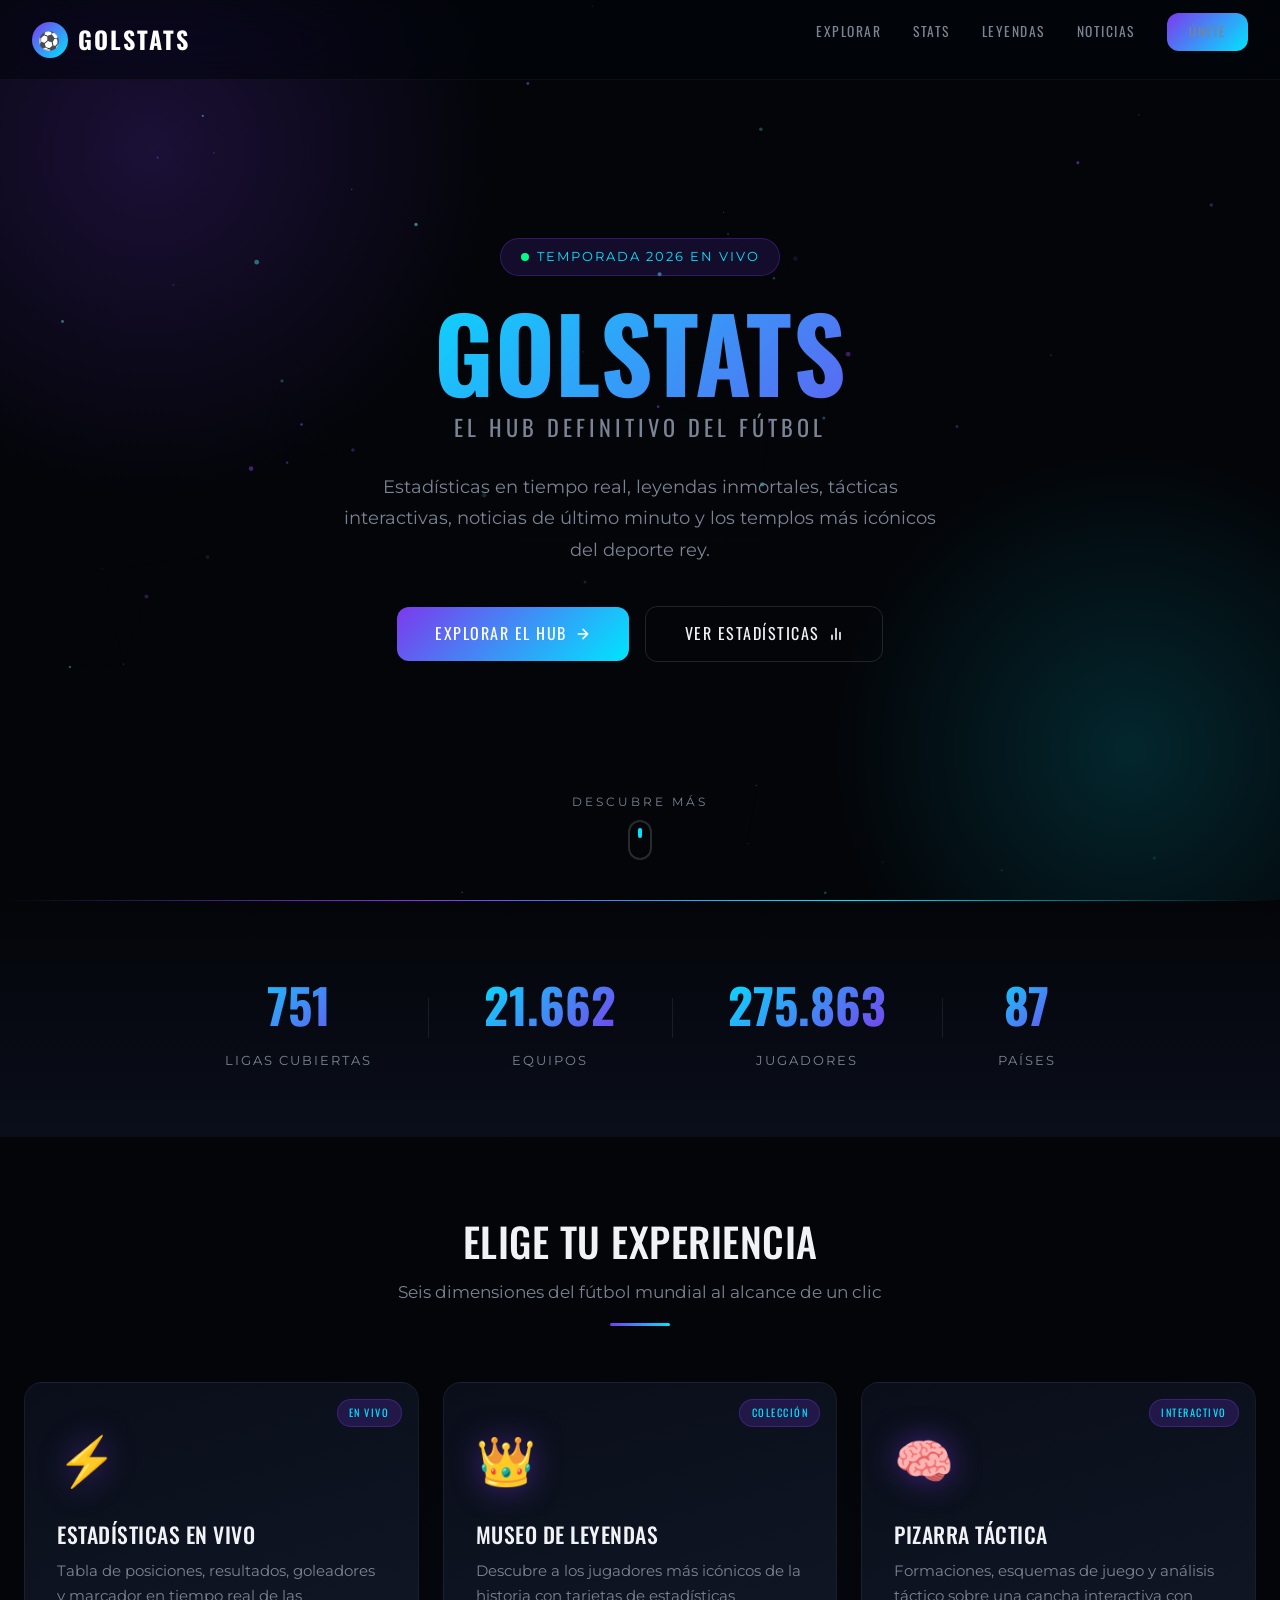
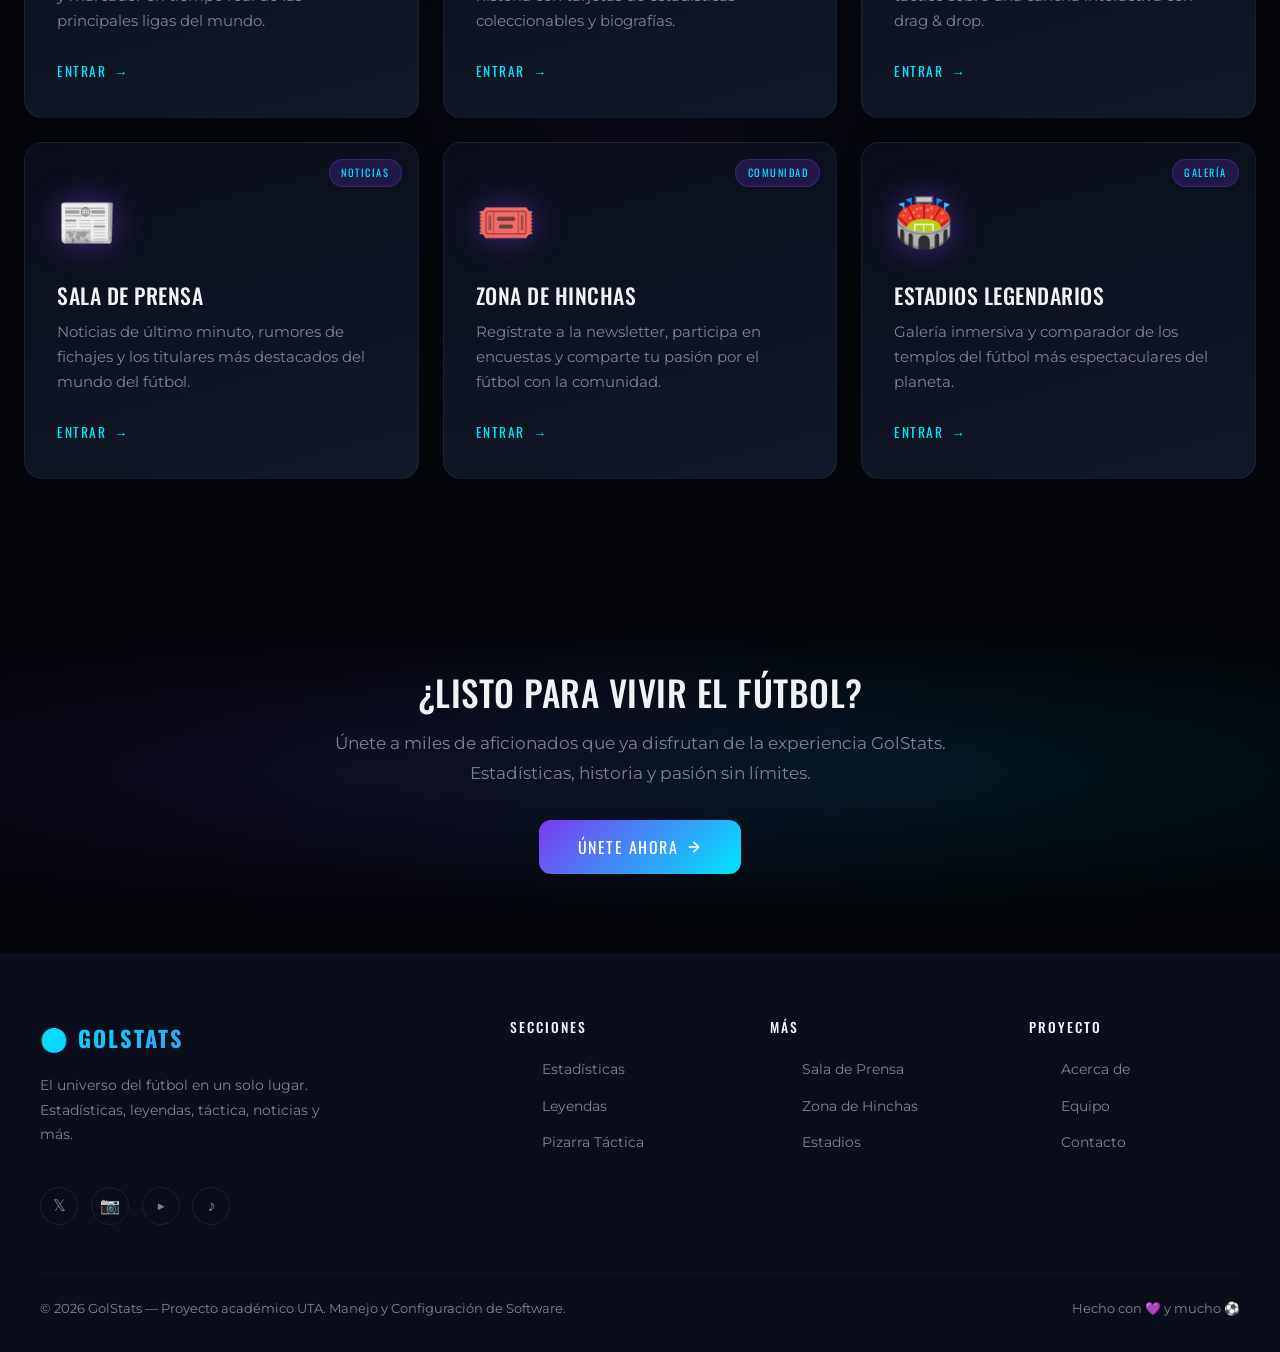
==== index.html @ 20ef9bd2 "feat: agregar estructura base del proyecto GolStats" ====
<!DOCTYPE html>
<html lang="es">
<head>
  <meta charset="UTF-8">
  <meta name="viewport" content="width=device-width, initial-scale=1.0">

  <!-- SEO -->
  <title>GolStats | El Hub Definitivo del Fútbol</title>
  <meta name="description" content="GolStats: estadísticas en vivo, leyendas del fútbol, táctica interactiva, noticias, zona de hinchas y los estadios más icónicos del mundo. Todo el fútbol en un solo lugar.">
  <meta name="keywords" content="fútbol, estadísticas, leyendas, tácticas, estadios, noticias deportivas">
  <meta name="author" content="GolStats — Proyecto Académico UTA">
  <meta name="theme-color" content="#030509">

  <!-- Open Graph -->
  <meta property="og:title" content="GolStats | El Hub Definitivo del Fútbol">
  <meta property="og:description" content="Estadísticas, leyendas, táctica, noticias y más. El universo del fútbol en un solo lugar.">
  <meta property="og:type" content="website">

  <!-- Favicon emoji fallback -->
  <link rel="icon" href="data:image/svg+xml,<svg xmlns='http://www.w3.org/2000/svg' viewBox='0 0 100 100'><text y='.9em' font-size='90'>⚽</text></svg>">

  <!-- Google Fonts: Oswald (títulos) + Montserrat (cuerpo) -->
  <link rel="preconnect" href="https://fonts.googleapis.com">
  <link rel="preconnect" href="https://fonts.gstatic.com" crossorigin>
  <link href="https://fonts.googleapis.com/css2?family=Montserrat:wght@400;500;600;700&family=Oswald:wght@400;500;700&display=swap" rel="stylesheet">

  <!-- Bootstrap 5 CSS (CDN) -->
  <link href="https://cdn.jsdelivr.net/npm/bootstrap@5.3.3/dist/css/bootstrap.min.css" rel="stylesheet">

  <!-- Estilos del proyecto -->
  <link rel="stylesheet" href="css/global.css">
  <link rel="stylesheet" href="css/index.css">
</head>
<body>

  <!-- ============ CURSOR GLOW (desktop) ============ -->
  <div class="cursor-glow" id="cursorGlow"></div>

  <!-- ============ NAVBAR ============ -->
  <nav class="navbar" id="mainNav">
    <a href="#" class="nav-logo">
      <span class="nav-logo-icon">⚽</span>
      GolStats
    </a>
    <ul class="nav-links" id="navLinks">
      <li><a href="#explorar">Explorar</a></li>
      <li><a href="#stats">Stats</a></li>
      <li><a href="pages/leyendas.html">Leyendas</a></li>
      <li><a href="pages/sala-prensa.html">Noticias</a></li>
      <li><a href="#contacto" class="btn-neon" style="padding:0.5rem 1.4rem; font-size:0.8rem;">Únete</a></li>
    </ul>
    <button class="nav-toggle" id="navToggle" aria-label="Abrir menú">
      <span></span>
      <span></span>
      <span></span>
    </button>
  </nav>

  <!-- ============ HERO ============ -->
  <section class="hero" id="hero">
    <div class="hero-grid"></div>
    <canvas id="particles-canvas"></canvas>

    <div class="hero-content">
      <div class="hero-badge">
        <span class="hero-badge-dot"></span>
        Temporada 2026 en vivo
      </div>

      <h1 class="hero-title">GOLSTATS</h1>
      <p class="hero-tagline">El Hub Definitivo del Fútbol</p>
      <p class="hero-subtitle">
        Estadísticas en tiempo real, leyendas inmortales, tácticas interactivas,
        noticias de último minuto y los templos más icónicos del deporte rey.
      </p>

      <div class="hero-actions">
        <a href="#explorar" class="btn-neon">
          Explorar el Hub
          <svg width="16" height="16" viewBox="0 0 24 24" fill="none" stroke="currentColor" stroke-width="2.5" stroke-linecap="round" stroke-linejoin="round"><path d="M5 12h14M12 5l7 7-7 7"/></svg>
        </a>
        <a href="#stats" class="btn-ghost">
          Ver Estadísticas
          <svg width="16" height="16" viewBox="0 0 24 24" fill="none" stroke="currentColor" stroke-width="2.5" stroke-linecap="round" stroke-linejoin="round"><path d="M18 20V10M12 20V4M6 20v-6"/></svg>
        </a>
      </div>
    </div>

    <div class="hero-scroll">
      <span>Descubre más</span>
      <div class="scroll-indicator"></div>
    </div>
  </section>

  <!-- ============ STATS BAR ============ -->
  <section class="stats-bar" id="stats">
    <div class="stats-container">
      <div class="stat-item reveal">
        <span class="stat-number" data-target="850">0</span>
        <span class="stat-label">Ligas cubiertas</span>
      </div>
      <div class="stat-item reveal">
        <span class="stat-number" data-target="24500">0</span>
        <span class="stat-label">Equipos</span>
      </div>
      <div class="stat-item reveal">
        <span class="stat-number" data-target="312000">0</span>
        <span class="stat-label">Jugadores</span>
      </div>
      <div class="stat-item reveal">
        <span class="stat-number" data-target="99">0</span>
        <span class="stat-label">Países</span>
      </div>
    </div>
  </section>

  <!-- ============ GRID DE 6 TARJETAS ============ -->
  <section class="cards-section" id="explorar">
    <div class="section-heading reveal">
      <h2>Elige tu experiencia</h2>
      <p>Seis dimensiones del fútbol mundial al alcance de un clic</p>
      <span class="heading-accent"></span>
    </div>

    <div class="row g-4">

      <div class="col-12 col-md-6 col-lg-4">
        <a href="pages/estadisticas.html" class="card-hub d-block reveal" style="transition-delay:0.05s" id="card-estadisticas">
          <div class="card-hub-border"></div>
          <span class="card-badge">En vivo</span>
          <span class="card-icon">⚡</span>
          <h3>Estadísticas en Vivo</h3>
          <p>Tabla de posiciones, resultados, goleadores y marcador en tiempo real de las principales ligas del mundo.</p>
          <span class="card-cta">Entrar <span class="card-cta-arrow">→</span></span>
        </a>
      </div>

      <div class="col-12 col-md-6 col-lg-4">
        <a href="pages/leyendas.html" class="card-hub d-block reveal" style="transition-delay:0.1s" id="card-leyendas">
          <div class="card-hub-border"></div>
          <span class="card-badge">Colección</span>
          <span class="card-icon">👑</span>
          <h3>Museo de Leyendas</h3>
          <p>Descubre a los jugadores más icónicos de la historia con tarjetas de estadísticas coleccionables y biografías.</p>
          <span class="card-cta">Entrar <span class="card-cta-arrow">→</span></span>
        </a>
      </div>

      <div class="col-12 col-md-6 col-lg-4">
        <a href="pages/pizarra-tactica.html" class="card-hub d-block reveal" style="transition-delay:0.15s" id="card-tactica">
          <div class="card-hub-border"></div>
          <span class="card-badge">Interactivo</span>
          <span class="card-icon">🧠</span>
          <h3>Pizarra Táctica</h3>
          <p>Formaciones, esquemas de juego y análisis táctico sobre una cancha interactiva con drag &amp; drop.</p>
          <span class="card-cta">Entrar <span class="card-cta-arrow">→</span></span>
        </a>
      </div>

      <div class="col-12 col-md-6 col-lg-4">
        <a href="pages/sala-prensa.html" class="card-hub d-block reveal" style="transition-delay:0.2s" id="card-prensa">
          <div class="card-hub-border"></div>
          <span class="card-badge">Noticias</span>
          <span class="card-icon">📰</span>
          <h3>Sala de Prensa</h3>
          <p>Noticias de último minuto, rumores de fichajes y los titulares más destacados del mundo del fútbol.</p>
          <span class="card-cta">Entrar <span class="card-cta-arrow">→</span></span>
        </a>
      </div>

      <div class="col-12 col-md-6 col-lg-4">
        <a href="pages/zona-hinchas.html" class="card-hub d-block reveal" style="transition-delay:0.25s" id="card-hinchas">
          <div class="card-hub-border"></div>
          <span class="card-badge">Comunidad</span>
          <span class="card-icon">🎟️</span>
          <h3>Zona de Hinchas</h3>
          <p>Regístrate a la newsletter, participa en encuestas y comparte tu pasión por el fútbol con la comunidad.</p>
          <span class="card-cta">Entrar <span class="card-cta-arrow">→</span></span>
        </a>
      </div>

      <div class="col-12 col-md-6 col-lg-4">
        <a href="pages/estadios.html" class="card-hub d-block reveal" style="transition-delay:0.3s" id="card-estadios">
          <div class="card-hub-border"></div>
          <span class="card-badge">Galería</span>
          <span class="card-icon">🏟️</span>
          <h3>Estadios Legendarios</h3>
          <p>Galería inmersiva y comparador de los templos del fútbol más espectaculares del planeta.</p>
          <span class="card-cta">Entrar <span class="card-cta-arrow">→</span></span>
        </a>
      </div>

    </div>
  </section>

  <!-- ============ CTA SECTION ============ -->
  <section class="cta-section reveal" id="contacto">
    <div class="cta-content">
      <h2>¿Listo para vivir el fútbol?</h2>
      <p>
        Únete a miles de aficionados que ya disfrutan de la experiencia GolStats.
        Estadísticas, historia y pasión sin límites.
      </p>
      <a href="pages/zona-hinchas.html" class="btn-neon">
        Únete Ahora
        <svg width="16" height="16" viewBox="0 0 24 24" fill="none" stroke="currentColor" stroke-width="2.5" stroke-linecap="round" stroke-linejoin="round"><path d="M5 12h14M12 5l7 7-7 7"/></svg>
      </a>
    </div>
  </section>

  <!-- ============ FOOTER ============ -->
  <footer class="site-footer">
    <div class="footer-content">
      <div class="footer-brand">
        <span class="footer-brand-name">⚽ GolStats</span>
        <p>El universo del fútbol en un solo lugar. Estadísticas, leyendas, táctica, noticias y más.</p>
        <div class="footer-socials">
          <a href="#" class="footer-social-link" aria-label="Twitter">𝕏</a>
          <a href="#" class="footer-social-link" aria-label="Instagram">📷</a>
          <a href="#" class="footer-social-link" aria-label="YouTube">▶</a>
          <a href="#" class="footer-social-link" aria-label="TikTok">♪</a>
        </div>
      </div>

      <div class="footer-column">
        <h4>Secciones</h4>
        <ul>
          <li><a href="pages/estadisticas.html">Estadísticas</a></li>
          <li><a href="pages/leyendas.html">Leyendas</a></li>
          <li><a href="pages/pizarra-tactica.html">Pizarra Táctica</a></li>
        </ul>
      </div>

      <div class="footer-column">
        <h4>Más</h4>
        <ul>
          <li><a href="pages/sala-prensa.html">Sala de Prensa</a></li>
          <li><a href="pages/zona-hinchas.html">Zona de Hinchas</a></li>
          <li><a href="pages/estadios.html">Estadios</a></li>
        </ul>
      </div>

      <div class="footer-column">
        <h4>Proyecto</h4>
        <ul>
          <li><a href="#">Acerca de</a></li>
          <li><a href="#">Equipo</a></li>
          <li><a href="#">Contacto</a></li>
        </ul>
      </div>
    </div>

    <div class="footer-bottom">
      <span class="footer-copy">&copy; 2026 GolStats — Proyecto académico UTA. Manejo y Configuración de Software.</span>
      <span class="footer-credits">Hecho con 💜 y mucho ⚽</span>
    </div>
  </footer>

  <!-- Bootstrap JS Bundle (CDN) -->
  <script src="https://cdn.jsdelivr.net/npm/bootstrap@5.3.3/dist/js/bootstrap.bundle.min.js"></script>

  <script>
  /* ============================================================
     GOLSTATS — JavaScript Premium
  ============================================================= */

  // ---------- NAVBAR: Scroll Effect + Mobile Toggle ----------
  const navbar = document.getElementById('mainNav');
  const navToggle = document.getElementById('navToggle');
  const navLinks = document.getElementById('navLinks');

  window.addEventListener('scroll', () => {
    navbar.classList.toggle('scrolled', window.scrollY > 60);
  });

  navToggle.addEventListener('click', () => {
    navToggle.classList.toggle('active');
    navLinks.classList.toggle('open');
    document.body.style.overflow = navLinks.classList.contains('open') ? 'hidden' : '';
  });

  // Close mobile menu on link click
  navLinks.querySelectorAll('a').forEach(link => {
    link.addEventListener('click', () => {
      navToggle.classList.remove('active');
      navLinks.classList.remove('open');
      document.body.style.overflow = '';
    });
  });

  // ---------- CURSOR GLOW (desktop only) ----------
  const cursorGlow = document.getElementById('cursorGlow');
  if (window.matchMedia('(pointer: fine)').matches) {
    document.addEventListener('mousemove', e => {
      cursorGlow.style.left = e.clientX + 'px';
      cursorGlow.style.top = e.clientY + 'px';
      cursorGlow.classList.add('active');
    });
    document.addEventListener('mouseleave', () => {
      cursorGlow.classList.remove('active');
    });
  }

  // ---------- CARD MOUSE GLOW EFFECT ----------
  document.querySelectorAll('.card-hub').forEach(card => {
    card.addEventListener('mousemove', e => {
      const rect = card.getBoundingClientRect();
      const x = ((e.clientX - rect.left) / rect.width) * 100;
      const y = ((e.clientY - rect.top) / rect.height) * 100;
      card.style.setProperty('--mx', `${x}%`);
      card.style.setProperty('--my', `${y}%`);
    });
  });

  // ---------- SCROLL REVEAL ----------
  const revealElements = document.querySelectorAll('.reveal');
  const revealObserver = new IntersectionObserver((entries) => {
    entries.forEach(entry => {
      if (entry.isIntersecting) {
        entry.target.classList.add('visible');
        revealObserver.unobserve(entry.target);
      }
    });
  }, { threshold: 0.1, rootMargin: '0px 0px -60px 0px' });

  revealElements.forEach(el => revealObserver.observe(el));

  // ---------- ANIMATED COUNTERS ----------
  const counters = document.querySelectorAll('[data-target]');
  const counterObserver = new IntersectionObserver((entries) => {
    entries.forEach(entry => {
      if (entry.isIntersecting) {
        const el = entry.target;
        const target = parseInt(el.dataset.target);
        const duration = 2000;
        const startTime = performance.now();

        function easeOutExpo(t) {
          return t === 1 ? 1 : 1 - Math.pow(2, -10 * t);
        }

        function updateCounter(currentTime) {
          const elapsed = currentTime - startTime;
          const progress = Math.min(elapsed / duration, 1);
          const easedProgress = easeOutExpo(progress);
          const currentValue = Math.floor(easedProgress * target);

          el.textContent = currentValue.toLocaleString('es-ES');

          if (progress < 1) {
            requestAnimationFrame(updateCounter);
          } else {
            el.textContent = target.toLocaleString('es-ES') + '+';
          }
        }

        requestAnimationFrame(updateCounter);
        counterObserver.unobserve(el);
      }
    });
  }, { threshold: 0.5 });

  counters.forEach(c => counterObserver.observe(c));

  // ---------- PARTICLE SYSTEM ----------
  const canvas = document.getElementById('particles-canvas');
  if (canvas) {
    const ctx = canvas.getContext('2d');
    let particles = [];
    let animId;
    const PARTICLE_COUNT = 50;

    function resizeCanvas() {
      const hero = document.getElementById('hero');
      canvas.width = hero.offsetWidth;
      canvas.height = hero.offsetHeight;
    }

    function createParticle() {
      return {
        x: Math.random() * canvas.width,
        y: Math.random() * canvas.height,
        size: Math.random() * 2 + 0.5,
        speedX: (Math.random() - 0.5) * 0.4,
        speedY: (Math.random() - 0.5) * 0.4,
        opacity: Math.random() * 0.5 + 0.1,
        hue: Math.random() > 0.5 ? 270 : 188  // purple or cyan
      };
    }

    function initParticles() {
      particles = [];
      for (let i = 0; i < PARTICLE_COUNT; i++) {
        particles.push(createParticle());
      }
    }

    function drawParticles() {
      ctx.clearRect(0, 0, canvas.width, canvas.height);

      particles.forEach(p => {
        ctx.beginPath();
        ctx.arc(p.x, p.y, p.size, 0, Math.PI * 2);
        ctx.fillStyle = `hsla(${p.hue}, 80%, 60%, ${p.opacity})`;
        ctx.fill();

        // Move
        p.x += p.speedX;
        p.y += p.speedY;

        // Wrap around
        if (p.x < 0) p.x = canvas.width;
        if (p.x > canvas.width) p.x = 0;
        if (p.y < 0) p.y = canvas.height;
        if (p.y > canvas.height) p.y = 0;
      });

      // Draw lines between close particles
      for (let i = 0; i < particles.length; i++) {
        for (let j = i + 1; j < particles.length; j++) {
          const dx = particles[i].x - particles[j].x;
          const dy = particles[i].y - particles[j].y;
          const dist = Math.sqrt(dx * dx + dy * dy);

          if (dist < 150) {
            ctx.beginPath();
            ctx.moveTo(particles[i].x, particles[i].y);
            ctx.lineTo(particles[j].x, particles[j].y);
            ctx.strokeStyle = `rgba(124, 58, 237, ${0.06 * (1 - dist / 150)})`;
            ctx.lineWidth = 0.5;
            ctx.stroke();
          }
        }
      }

      animId = requestAnimationFrame(drawParticles);
    }

    // Only animate when hero is visible
    const heroObserver = new IntersectionObserver((entries) => {
      entries.forEach(entry => {
        if (entry.isIntersecting) {
          drawParticles();
        } else {
          cancelAnimationFrame(animId);
        }
      });
    }, { threshold: 0 });

    window.addEventListener('resize', () => {
      resizeCanvas();
      initParticles();
    });

    resizeCanvas();
    initParticles();
    heroObserver.observe(document.getElementById('hero'));
  }

  // ---------- SMOOTH SCROLL for anchor links ----------
  document.querySelectorAll('a[href^="#"]').forEach(anchor => {
    anchor.addEventListener('click', function(e) {
      const target = document.querySelector(this.getAttribute('href'));
      if (target) {
        e.preventDefault();
        target.scrollIntoView({ behavior: 'smooth' });
      }
    });
  });
  </script>

</body>
</html>
---- css/global.css ----
/* ============================================================
   GLOBAL.CSS — Base compartida de GolStats
   ⚠️ Archivo de configuración inicial. No editar por integrante
   individual; cualquier cambio debe acordarse en grupo.
============================================================= */

/* ---------- DESIGN TOKENS ---------- */
:root {
  /* Paleta — "Noche de Champions" — Ampliada */
  --bg-primary:      #030509;
  --bg-secondary:    #0a0e1a;
  --bg-elevated:     #111827;
  --bg-glass:        rgba(10, 14, 26, 0.65);

  --accent-primary:  #7c3aed;
  --accent-secondary:#00e5ff;
  --accent-gold:     #ffd60a;
  --accent-success:  #00ff87;
  --accent-pink:     #f472b6;
  --accent-orange:   #fb923c;

  --text-primary:    #f0f2f5;
  --text-muted:      #7b8494;
  --text-bright:     #ffffff;

  --font-heading: 'Oswald', sans-serif;
  --font-body:    'Montserrat', sans-serif;

  --radius-xl: 24px;
  --radius-lg: 18px;
  --radius-md: 12px;
  --radius-sm: 8px;

  --transition-fast: 0.2s cubic-bezier(.4,0,.2,1);
  --transition-base: 0.35s cubic-bezier(.4,0,.2,1);
  --transition-slow: 0.6s cubic-bezier(.4,0,.2,1);

  --shadow-glow-cyan: 0 0 30px rgba(0,229,255,0.2), 0 0 60px rgba(0,229,255,0.08);
  --shadow-glow-purple: 0 0 30px rgba(124,58,237,0.25), 0 0 60px rgba(124,58,237,0.1);
  --shadow-card: 0 8px 32px rgba(0,0,0,0.4);
  --shadow-card-hover: 0 20px 60px rgba(0,0,0,0.6), 0 0 40px rgba(0,229,255,0.12);
}

/* ---------- RESET + BASE ---------- */
*, *::before, *::after {
  margin: 0;
  padding: 0;
  box-sizing: border-box;
}

html {
  scroll-behavior: smooth;
  scroll-padding-top: 80px;
}

body {
  background-color: var(--bg-primary);
  color: var(--text-primary);
  font-family: var(--font-body);
  line-height: 1.7;
  -webkit-font-smoothing: antialiased;
  -moz-osx-font-smoothing: grayscale;
  overflow-x: hidden;
}

/* Custom scrollbar */
::-webkit-scrollbar {
  width: 8px;
}
::-webkit-scrollbar-track {
  background: var(--bg-primary);
}
::-webkit-scrollbar-thumb {
  background: linear-gradient(180deg, var(--accent-primary), var(--accent-secondary));
  border-radius: 10px;
}

/* Selection */
::selection {
  background: rgba(124,58,237,0.4);
  color: #fff;
}

/* ---------- TYPOGRAPHY ---------- */
h1, h2, h3, h4, h5, h6 {
  font-family: var(--font-heading);
  text-transform: uppercase;
  letter-spacing: 0.5px;
  line-height: 1.2;
}

a {
  text-decoration: none;
  color: inherit;
  transition: color var(--transition-fast);
}

p {
  line-height: 1.75;
}

/* ---------- UTILITY CLASSES ---------- */
.text-muted-custom {
  color: var(--text-muted) !important;
}

.glass {
  background: var(--bg-glass);
  backdrop-filter: blur(20px) saturate(180%);
  -webkit-backdrop-filter: blur(20px) saturate(180%);
  border: 1px solid rgba(255,255,255,0.06);
}

.gradient-text {
  background: linear-gradient(135deg, var(--accent-secondary), var(--accent-primary), var(--accent-gold));
  -webkit-background-clip: text;
  background-clip: text;
  color: transparent;
}

/* ---------- BUTTONS ---------- */
.btn-neon {
  position: relative;
  display: inline-flex;
  align-items: center;
  gap: 0.5rem;
  background: linear-gradient(135deg, var(--accent-primary), var(--accent-secondary));
  color: #fff;
  border: none;
  border-radius: var(--radius-md);
  padding: 0.85rem 2.4rem;
  font-family: var(--font-heading);
  font-size: 1rem;
  text-transform: uppercase;
  letter-spacing: 1.5px;
  cursor: pointer;
  overflow: hidden;
  transition: transform var(--transition-base), box-shadow var(--transition-base);
  z-index: 1;
}

.btn-neon::before {
  content: '';
  position: absolute;
  inset: 0;
  background: linear-gradient(135deg, var(--accent-secondary), var(--accent-primary));
  opacity: 0;
  transition: opacity var(--transition-base);
  z-index: -1;
}

.btn-neon:hover {
  transform: translateY(-4px) scale(1.02);
  box-shadow:
    0 12px 40px rgba(124,58,237,0.4),
    0 0 20px rgba(0,229,255,0.2);
  color: #fff;
}

.btn-neon:hover::before {
  opacity: 1;
}

.btn-neon:active {
  transform: translateY(-1px) scale(0.98);
}

/* Botón de regreso usado en las 6 sub-páginas */
.btn-volver {
  display: inline-flex;
  align-items: center;
  gap: 0.5rem;
  color: var(--text-muted);
  font-family: var(--font-heading);
  text-transform: uppercase;
  font-size: 0.9rem;
  letter-spacing: 1px;
  padding: 0.6rem 1.2rem;
  border-radius: var(--radius-sm);
  transition: color var(--transition-base), background var(--transition-base);
}

.btn-volver:hover {
  color: var(--accent-secondary);
  background: rgba(0,229,255,0.08);
}

/* ---------- ANIMATIONS ---------- */
@keyframes fadeInUp {
  from { opacity: 0; transform: translateY(40px); }
  to   { opacity: 1; transform: translateY(0); }
}

@keyframes fadeInDown {
  from { opacity: 0; transform: translateY(-30px); }
  to   { opacity: 1; transform: translateY(0); }
}

@keyframes fadeIn {
  from { opacity: 0; }
  to   { opacity: 1; }
}

@keyframes scaleIn {
  from { opacity: 0; transform: scale(0.9); }
  to   { opacity: 1; transform: scale(1); }
}

@keyframes float {
  0%, 100% { transform: translateY(0); }
  50%      { transform: translateY(-12px); }
}

@keyframes pulse-glow {
  0%, 100% { box-shadow: 0 0 20px rgba(124,58,237,0.3); }
  50%      { box-shadow: 0 0 40px rgba(124,58,237,0.6), 0 0 80px rgba(0,229,255,0.2); }
}

@keyframes gradient-shift {
  0%   { background-position: 0% 50%; }
  50%  { background-position: 100% 50%; }
  100% { background-position: 0% 50%; }
}

@keyframes shimmer {
  0%   { transform: translateX(-100%); }
  100% { transform: translateX(100%); }
}

/* Scroll reveal animation class */
.reveal {
  opacity: 0;
  transform: translateY(30px);
  transition: opacity 0.8s cubic-bezier(.4,0,.2,1), transform 0.8s cubic-bezier(.4,0,.2,1);
}
.reveal.visible {
  opacity: 1;
  transform: translateY(0);
}

/* ---------- RESPONSIVE BASE ---------- */
@media (max-width: 768px) {
  html {
    scroll-padding-top: 70px;
  }
}
---- css/index.css ----
/* ============================================================
   INDEX.CSS — Estilos exclusivos del Hub (index.html)
   Versión Premium con efectos avanzados
============================================================= */

/* ---------- NAVBAR ---------- */
.navbar {
  position: fixed;
  top: 0;
  left: 0;
  right: 0;
  z-index: 1000;
  padding: 0.8rem 2rem;
  display: flex;
  align-items: center;
  justify-content: space-between;
  background: rgba(3,5,9,0.6);
  backdrop-filter: blur(24px) saturate(180%);
  -webkit-backdrop-filter: blur(24px) saturate(180%);
  border-bottom: 1px solid rgba(255,255,255,0.04);
  transition: background var(--transition-base), padding var(--transition-base);
}

.navbar.scrolled {
  background: rgba(3,5,9,0.92);
  padding: 0.6rem 2rem;
  box-shadow: 0 4px 30px rgba(0,0,0,0.5);
}

.nav-logo {
  display: flex;
  align-items: center;
  gap: 0.6rem;
  font-family: var(--font-heading);
  font-size: 1.5rem;
  font-weight: 700;
  text-transform: uppercase;
  letter-spacing: 2px;
  color: var(--text-bright);
}

.nav-logo-icon {
  width: 36px;
  height: 36px;
  border-radius: 50%;
  background: linear-gradient(135deg, var(--accent-primary), var(--accent-secondary));
  display: flex;
  align-items: center;
  justify-content: center;
  font-size: 1.1rem;
  animation: pulse-glow 3s infinite;
}

.nav-links {
  display: flex;
  align-items: center;
  gap: 2rem;
  list-style: none;
}

.nav-links a {
  font-family: var(--font-heading);
  font-size: 0.85rem;
  text-transform: uppercase;
  letter-spacing: 1.5px;
  color: var(--text-muted);
  position: relative;
  padding: 0.3rem 0;
  transition: color var(--transition-fast);
}

.nav-links a::after {
  content: '';
  position: absolute;
  bottom: -2px;
  left: 0;
  width: 0;
  height: 2px;
  background: linear-gradient(90deg, var(--accent-primary), var(--accent-secondary));
  border-radius: 2px;
  transition: width var(--transition-base);
}

.nav-links a:hover {
  color: var(--text-bright);
}

.nav-links a:hover::after {
  width: 100%;
}

/* Mobile menu toggle */
.nav-toggle {
  display: none;
  flex-direction: column;
  gap: 5px;
  cursor: pointer;
  padding: 0.4rem;
  background: none;
  border: none;
}

.nav-toggle span {
  display: block;
  width: 24px;
  height: 2px;
  background: var(--text-primary);
  border-radius: 2px;
  transition: transform var(--transition-base), opacity var(--transition-base);
}

.nav-toggle.active span:nth-child(1) {
  transform: rotate(45deg) translate(5px, 5px);
}
.nav-toggle.active span:nth-child(2) {
  opacity: 0;
}
.nav-toggle.active span:nth-child(3) {
  transform: rotate(-45deg) translate(5px, -5px);
}

/* ---------- HERO ---------- */
.hero {
  position: relative;
  min-height: 100vh;
  display: flex;
  flex-direction: column;
  align-items: center;
  justify-content: center;
  text-align: center;
  overflow: hidden;
  padding: 2rem;
  background: var(--bg-primary);
}

/* Animated gradient orbs */
.hero::before {
  content: '';
  position: absolute;
  width: 700px;
  height: 700px;
  border-radius: 50%;
  background: radial-gradient(circle, rgba(124,58,237,0.2), transparent 70%);
  top: -200px;
  left: -200px;
  animation: float 8s ease-in-out infinite;
  pointer-events: none;
}

.hero::after {
  content: '';
  position: absolute;
  width: 600px;
  height: 600px;
  border-radius: 50%;
  background: radial-gradient(circle, rgba(0,229,255,0.15), transparent 70%);
  bottom: -150px;
  right: -150px;
  animation: float 10s ease-in-out infinite reverse;
  pointer-events: none;
}

/* Grid pattern overlay */
.hero-grid {
  position: absolute;
  inset: 0;
  background-image:
    linear-gradient(rgba(255,255,255,0.02) 1px, transparent 1px),
    linear-gradient(90deg, rgba(255,255,255,0.02) 1px, transparent 1px);
  background-size: 60px 60px;
  mask-image: radial-gradient(ellipse at center, rgba(0,0,0,0.4), transparent 80%);
  -webkit-mask-image: radial-gradient(ellipse at center, rgba(0,0,0,0.4), transparent 80%);
  pointer-events: none;
}

/* Floating particles canvas */
#particles-canvas {
  position: absolute;
  inset: 0;
  pointer-events: none;
  z-index: 0;
}

.hero-content {
  position: relative;
  z-index: 2;
  max-width: 800px;
}

/* Badge above title */
.hero-badge {
  display: inline-flex;
  align-items: center;
  gap: 0.5rem;
  background: rgba(124,58,237,0.15);
  border: 1px solid rgba(124,58,237,0.3);
  border-radius: 50px;
  padding: 0.45rem 1.2rem;
  font-size: 0.8rem;
  letter-spacing: 2px;
  text-transform: uppercase;
  color: var(--accent-secondary);
  margin-bottom: 1.5rem;
  animation: fadeInDown 0.8s ease both;
}

.hero-badge-dot {
  width: 8px;
  height: 8px;
  background: var(--accent-success);
  border-radius: 50%;
  animation: pulse-glow 2s infinite;
}

.hero-title {
  font-size: clamp(3.2rem, 8vw, 7rem);
  font-weight: 700;
  line-height: 1;
  margin-bottom: 0.3rem;
  background: linear-gradient(135deg, var(--accent-secondary) 0%, var(--accent-primary) 40%, var(--accent-gold) 80%, var(--accent-secondary) 100%);
  background-size: 300% 300%;
  -webkit-background-clip: text;
  background-clip: text;
  color: transparent;
  animation: fadeInUp 1s ease both, gradient-shift 6s ease infinite;
}

.hero-tagline {
  font-family: var(--font-heading);
  font-size: clamp(1rem, 2.5vw, 1.4rem);
  color: var(--text-muted);
  letter-spacing: 4px;
  text-transform: uppercase;
  margin-bottom: 1.5rem;
  animation: fadeInUp 1s ease 0.15s both;
}

.hero-subtitle {
  max-width: 600px;
  margin: 0 auto 2.5rem;
  color: var(--text-muted);
  font-size: 1.1rem;
  line-height: 1.8;
  animation: fadeInUp 1s ease 0.3s both;
}

.hero-actions {
  display: flex;
  align-items: center;
  justify-content: center;
  gap: 1rem;
  flex-wrap: wrap;
  animation: fadeInUp 1s ease 0.45s both;
}

.btn-ghost {
  display: inline-flex;
  align-items: center;
  gap: 0.5rem;
  padding: 0.85rem 2.4rem;
  border: 1px solid rgba(255,255,255,0.12);
  border-radius: var(--radius-md);
  background: transparent;
  color: var(--text-primary);
  font-family: var(--font-heading);
  font-size: 1rem;
  text-transform: uppercase;
  letter-spacing: 1.5px;
  cursor: pointer;
  transition: all var(--transition-base);
}

.btn-ghost:hover {
  border-color: var(--accent-secondary);
  background: rgba(0,229,255,0.06);
  color: var(--accent-secondary);
  transform: translateY(-3px);
}

.hero-scroll {
  position: absolute;
  bottom: 2.5rem;
  left: 50%;
  transform: translateX(-50%);
  display: flex;
  flex-direction: column;
  align-items: center;
  gap: 0.5rem;
  color: var(--text-muted);
  font-size: 0.75rem;
  letter-spacing: 3px;
  text-transform: uppercase;
  z-index: 2;
  animation: fadeIn 1s ease 1s both;
}

.scroll-indicator {
  width: 24px;
  height: 40px;
  border-radius: 12px;
  border: 2px solid rgba(255,255,255,0.15);
  position: relative;
  overflow: hidden;
}

.scroll-indicator::after {
  content: '';
  position: absolute;
  top: 6px;
  left: 50%;
  transform: translateX(-50%);
  width: 4px;
  height: 10px;
  background: var(--accent-secondary);
  border-radius: 4px;
  animation: scroll-dot 2s ease-in-out infinite;
}

@keyframes scroll-dot {
  0%   { top: 6px; opacity: 1; }
  50%  { top: 20px; opacity: 0.3; }
  100% { top: 6px; opacity: 1; }
}

/* ---------- LIVE STATS BAR ---------- */
.stats-bar {
  position: relative;
  padding: 3rem 1.5rem;
  background: linear-gradient(180deg, var(--bg-primary), var(--bg-secondary));
  overflow: hidden;
}

.stats-bar::before {
  content: '';
  position: absolute;
  top: 0;
  left: 0;
  right: 0;
  height: 1px;
  background: linear-gradient(90deg, transparent, var(--accent-primary), var(--accent-secondary), transparent);
}

.stats-container {
  display: flex;
  justify-content: center;
  gap: 3rem;
  flex-wrap: wrap;
  max-width: 1000px;
  margin: 0 auto;
}

.stat-item {
  text-align: center;
  position: relative;
  padding: 1rem 2rem;
}

.stat-number {
  font-family: var(--font-heading);
  font-size: clamp(2rem, 4vw, 3rem);
  font-weight: 700;
  background: linear-gradient(135deg, var(--accent-secondary), var(--accent-primary));
  -webkit-background-clip: text;
  background-clip: text;
  color: transparent;
  display: block;
}

.stat-label {
  font-size: 0.8rem;
  letter-spacing: 2px;
  text-transform: uppercase;
  color: var(--text-muted);
  margin-top: 0.3rem;
}

.stat-item + .stat-item::before {
  content: '';
  position: absolute;
  left: -1.5rem;
  top: 50%;
  transform: translateY(-50%);
  width: 1px;
  height: 40px;
  background: rgba(255,255,255,0.08);
}

/* ---------- SECTION HEADING ---------- */
.section-heading {
  text-align: center;
  margin-bottom: 3.5rem;
}

.section-heading h2 {
  font-size: clamp(1.8rem, 3.5vw, 2.5rem);
  color: var(--text-primary);
  margin-bottom: 0.8rem;
}

.section-heading p {
  color: var(--text-muted);
  font-size: 1.05rem;
  max-width: 500px;
  margin: 0 auto;
}

.heading-accent {
  display: block;
  width: 60px;
  height: 3px;
  background: linear-gradient(90deg, var(--accent-primary), var(--accent-secondary));
  border-radius: 3px;
  margin: 1rem auto 0;
}

/* ---------- GRID DE TARJETAS ---------- */
.cards-section {
  padding: 5rem 1.5rem 7rem;
  max-width: 1320px;
  margin: 0 auto;
  position: relative;
}

/* Ambient glow behind cards */
.cards-section::before {
  content: '';
  position: absolute;
  top: 50%;
  left: 50%;
  transform: translate(-50%, -50%);
  width: 600px;
  height: 600px;
  border-radius: 50%;
  background: radial-gradient(circle, rgba(124,58,237,0.06), transparent 70%);
  pointer-events: none;
}

.card-hub {
  position: relative;
  background: linear-gradient(165deg, var(--bg-secondary), var(--bg-elevated));
  border-radius: var(--radius-lg);
  padding: 2.4rem 2rem 2rem;
  height: 100%;
  border: 1px solid rgba(255,255,255,0.05);
  overflow: hidden;
  transition:
    transform var(--transition-base),
    box-shadow var(--transition-base),
    border-color var(--transition-base);
  animation: fadeInUp 0.8s ease both;
  display: flex;
  flex-direction: column;
}

/* Shimmer loading effect on initial appear */
.card-hub::before {
  content: '';
  position: absolute;
  top: 0;
  left: -100%;
  width: 100%;
  height: 100%;
  background: linear-gradient(90deg, transparent, rgba(255,255,255,0.03), transparent);
  animation: shimmer 3s ease-in-out 1;
  pointer-events: none;
}

/* Mouse-following radial glow */
.card-hub::after {
  content: '';
  position: absolute;
  inset: 0;
  border-radius: inherit;
  background: radial-gradient(
    600px circle at var(--mx, 50%) var(--my, 50%),
    rgba(124,58,237,0.12),
    transparent 40%
  );
  opacity: 0;
  transition: opacity var(--transition-base);
  pointer-events: none;
}

.card-hub:hover {
  transform: translateY(-14px) scale(1.015);
  box-shadow: var(--shadow-card-hover);
  border-color: rgba(0,229,255,0.25);
}

.card-hub:hover::after {
  opacity: 1;
}

/* Category badge on card */
.card-badge {
  position: absolute;
  top: 1rem;
  right: 1rem;
  font-size: 0.65rem;
  letter-spacing: 1.5px;
  text-transform: uppercase;
  padding: 0.25rem 0.7rem;
  border-radius: 50px;
  background: rgba(124,58,237,0.2);
  color: var(--accent-secondary);
  border: 1px solid rgba(124,58,237,0.3);
  font-family: var(--font-heading);
}

.card-icon {
  font-size: 3rem;
  margin-bottom: 1.2rem;
  display: inline-block;
  filter: drop-shadow(0 0 15px rgba(124,58,237,0.5));
  transition: transform var(--transition-base), filter var(--transition-base);
}

.card-hub:hover .card-icon {
  transform: scale(1.15) translateY(-4px);
  filter: drop-shadow(0 0 25px rgba(0,229,255,0.5));
}

.card-hub h3 {
  font-size: 1.35rem;
  margin-bottom: 0.7rem;
  color: var(--text-primary);
  transition: color var(--transition-fast);
}

.card-hub:hover h3 {
  color: var(--accent-secondary);
}

.card-hub p {
  color: var(--text-muted);
  font-size: 0.92rem;
  margin-bottom: 1.5rem;
  flex-grow: 1;
  line-height: 1.7;
}

.card-cta {
  display: inline-flex;
  align-items: center;
  gap: 0.5rem;
  font-family: var(--font-heading);
  font-size: 0.85rem;
  letter-spacing: 1.5px;
  text-transform: uppercase;
  color: var(--accent-secondary);
  transition: gap var(--transition-base), color var(--transition-base);
}

.card-cta-arrow {
  transition: transform var(--transition-base);
  display: inline-block;
}

.card-hub:hover .card-cta {
  gap: 0.8rem;
}

.card-hub:hover .card-cta-arrow {
  transform: translateX(4px);
}

/* Neon border on hover */
.card-hub-border {
  position: absolute;
  inset: 0;
  border-radius: inherit;
  padding: 1px;
  background: linear-gradient(135deg, transparent, rgba(0,229,255,0.3), transparent);
  mask: linear-gradient(#fff 0 0) content-box, linear-gradient(#fff 0 0);
  -webkit-mask: linear-gradient(#fff 0 0) content-box, linear-gradient(#fff 0 0);
  mask-composite: exclude;
  -webkit-mask-composite: xor;
  opacity: 0;
  transition: opacity var(--transition-base);
  pointer-events: none;
}

.card-hub:hover .card-hub-border {
  opacity: 1;
}

/* ---------- CTA SECTION ---------- */
.cta-section {
  position: relative;
  padding: 5rem 2rem;
  text-align: center;
  overflow: hidden;
}

.cta-section::before {
  content: '';
  position: absolute;
  inset: 0;
  background:
    radial-gradient(ellipse at 30% 50%, rgba(124,58,237,0.1), transparent 60%),
    radial-gradient(ellipse at 70% 50%, rgba(0,229,255,0.08), transparent 60%);
  pointer-events: none;
}

.cta-content {
  position: relative;
  z-index: 1;
  max-width: 650px;
  margin: 0 auto;
}

.cta-content h2 {
  font-size: clamp(1.6rem, 3vw, 2.2rem);
  margin-bottom: 1rem;
  color: var(--text-primary);
}

.cta-content p {
  color: var(--text-muted);
  margin-bottom: 2rem;
  font-size: 1.05rem;
}

/* ---------- FOOTER ---------- */
.site-footer {
  position: relative;
  padding: 4rem 2rem 2rem;
  background: var(--bg-secondary);
  border-top: 1px solid rgba(255,255,255,0.04);
}

.footer-content {
  max-width: 1200px;
  margin: 0 auto;
  display: grid;
  grid-template-columns: 2fr 1fr 1fr 1fr;
  gap: 3rem;
}

.footer-brand {
  display: flex;
  flex-direction: column;
  gap: 1rem;
}

.footer-brand-name {
  font-family: var(--font-heading);
  font-size: 1.4rem;
  font-weight: 700;
  letter-spacing: 2px;
  text-transform: uppercase;
  background: linear-gradient(135deg, var(--accent-secondary), var(--accent-primary));
  -webkit-background-clip: text;
  background-clip: text;
  color: transparent;
}

.footer-brand p {
  color: var(--text-muted);
  font-size: 0.9rem;
  max-width: 300px;
  line-height: 1.7;
}

.footer-socials {
  display: flex;
  gap: 0.8rem;
  margin-top: 0.5rem;
}

.footer-social-link {
  width: 38px;
  height: 38px;
  border-radius: 50%;
  border: 1px solid rgba(255,255,255,0.08);
  display: flex;
  align-items: center;
  justify-content: center;
  font-size: 1rem;
  color: var(--text-muted);
  transition: all var(--transition-base);
}

.footer-social-link:hover {
  border-color: var(--accent-secondary);
  color: var(--accent-secondary);
  background: rgba(0,229,255,0.08);
  transform: translateY(-3px);
}

.footer-column h4 {
  font-size: 0.85rem;
  letter-spacing: 2px;
  text-transform: uppercase;
  color: var(--text-primary);
  margin-bottom: 1.2rem;
}

.footer-column ul {
  list-style: none;
  display: flex;
  flex-direction: column;
  gap: 0.6rem;
}

.footer-column a {
  color: var(--text-muted);
  font-size: 0.88rem;
  transition: color var(--transition-fast), padding-left var(--transition-fast);
}

.footer-column a:hover {
  color: var(--accent-secondary);
  padding-left: 4px;
}

.footer-bottom {
  margin-top: 3rem;
  padding-top: 1.5rem;
  border-top: 1px solid rgba(255,255,255,0.04);
  display: flex;
  justify-content: space-between;
  align-items: center;
  max-width: 1200px;
  margin-left: auto;
  margin-right: auto;
  flex-wrap: wrap;
  gap: 1rem;
}

.footer-copy {
  color: var(--text-muted);
  font-size: 0.8rem;
}

.footer-credits {
  color: var(--text-muted);
  font-size: 0.8rem;
}

.footer-credits a {
  color: var(--accent-secondary);
}

/* ---------- CURSOR GLOW (desktop only) ---------- */
.cursor-glow {
  position: fixed;
  width: 400px;
  height: 400px;
  border-radius: 50%;
  background: radial-gradient(circle, rgba(124,58,237,0.05), transparent 60%);
  pointer-events: none;
  z-index: 9999;
  transform: translate(-50%, -50%);
  transition: opacity 0.5s ease;
  opacity: 0;
}

.cursor-glow.active {
  opacity: 1;
}

/* ---------- RESPONSIVE ---------- */
@media (max-width: 991px) {
  .footer-content {
    grid-template-columns: 1fr 1fr;
  }
  .stats-container {
    gap: 2rem;
  }
}

@media (max-width: 768px) {
  .navbar {
    padding: 0.7rem 1.2rem;
  }

  .nav-links {
    display: none;
    position: fixed;
    top: 0;
    left: 0;
    right: 0;
    bottom: 0;
    background: rgba(3,5,9,0.97);
    backdrop-filter: blur(20px);
    flex-direction: column;
    align-items: center;
    justify-content: center;
    gap: 2.5rem;
    z-index: 999;
  }

  .nav-links.open {
    display: flex;
  }

  .nav-links a {
    font-size: 1.2rem;
    letter-spacing: 3px;
  }

  .nav-toggle {
    display: flex;
    z-index: 1001;
  }

  .hero {
    min-height: 100svh;
  }

  .hero-title {
    font-size: clamp(2.8rem, 12vw, 4.5rem);
  }

  .footer-content {
    grid-template-columns: 1fr;
    gap: 2rem;
  }

  .footer-bottom {
    flex-direction: column;
    text-align: center;
  }

  .stat-item + .stat-item::before {
    display: none;
  }

  .stats-container {
    gap: 1.5rem;
  }

  .cursor-glow {
    display: none;
  }
}

@media (max-width: 480px) {
  .hero-actions {
    flex-direction: column;
    width: 100%;
  }

  .btn-neon, .btn-ghost {
    width: 100%;
    justify-content: center;
  }

  .cards-section {
    padding: 3rem 1rem 5rem;
  }
}
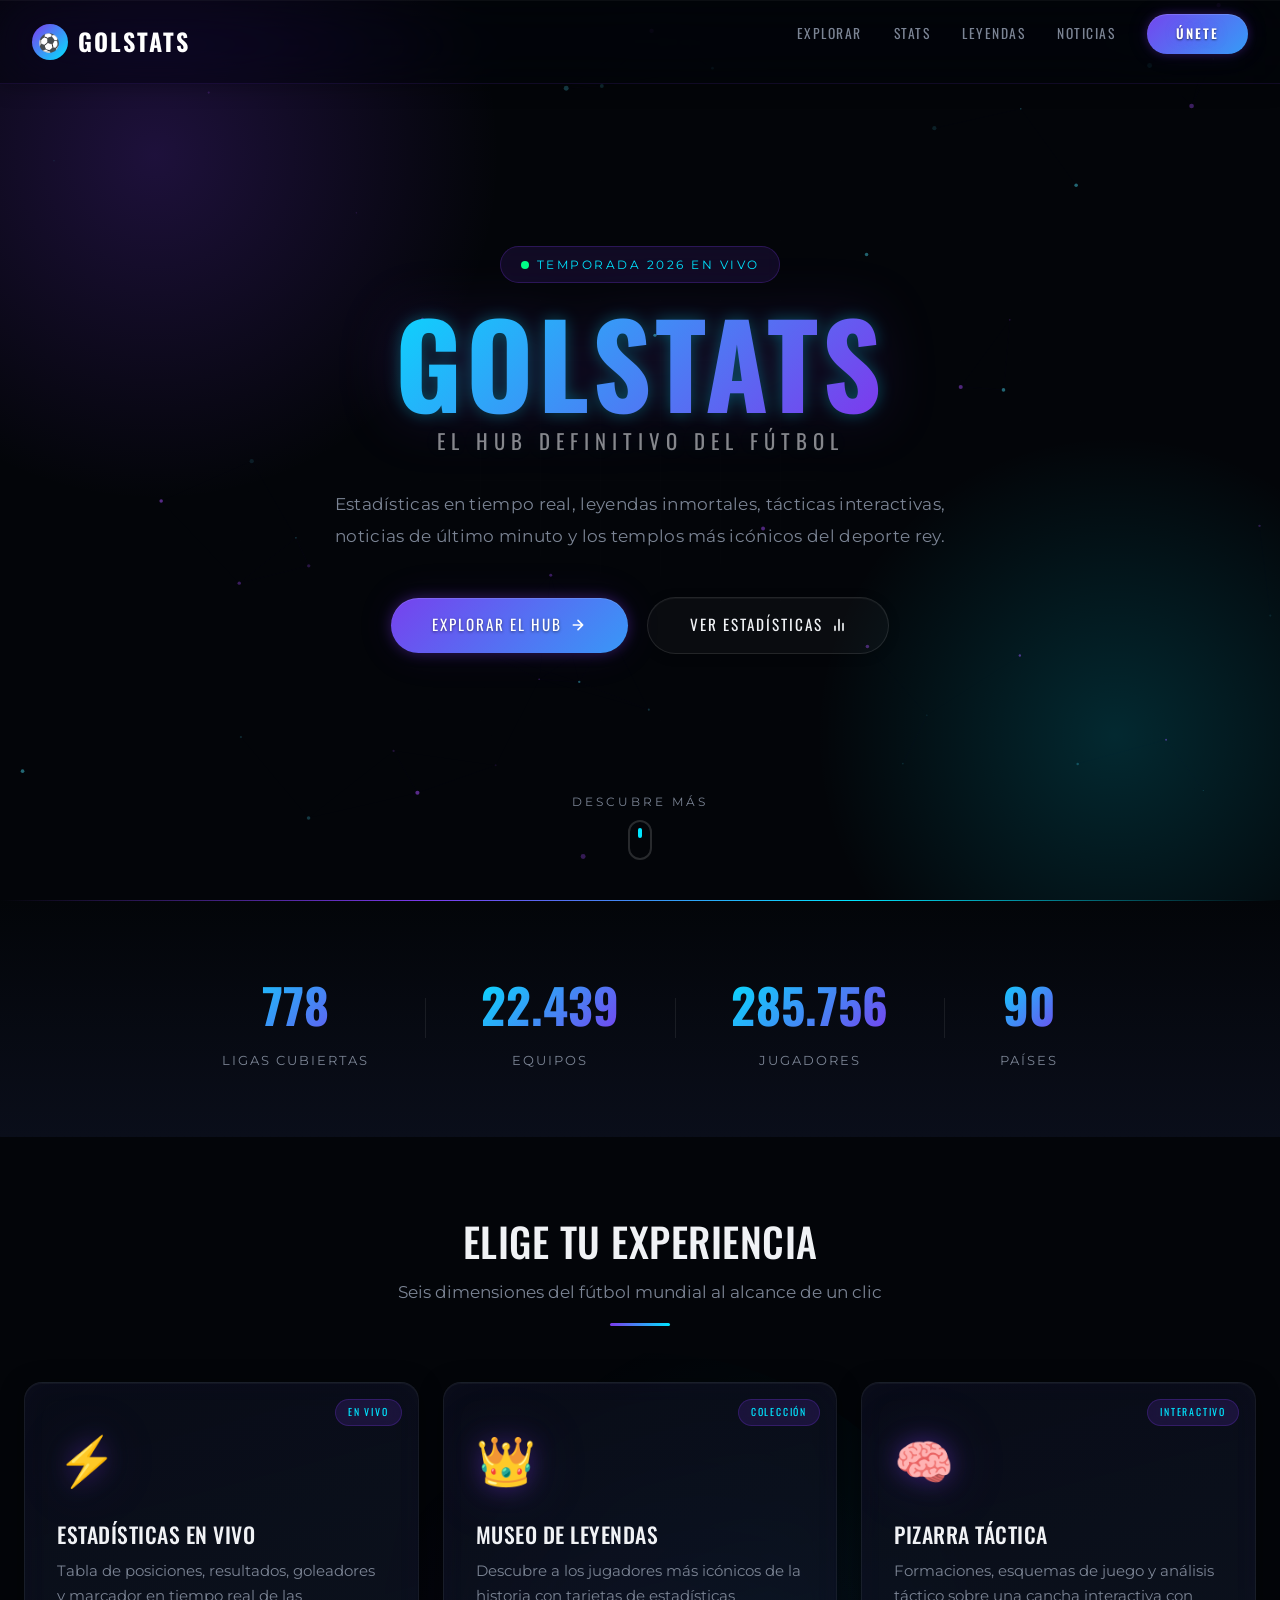
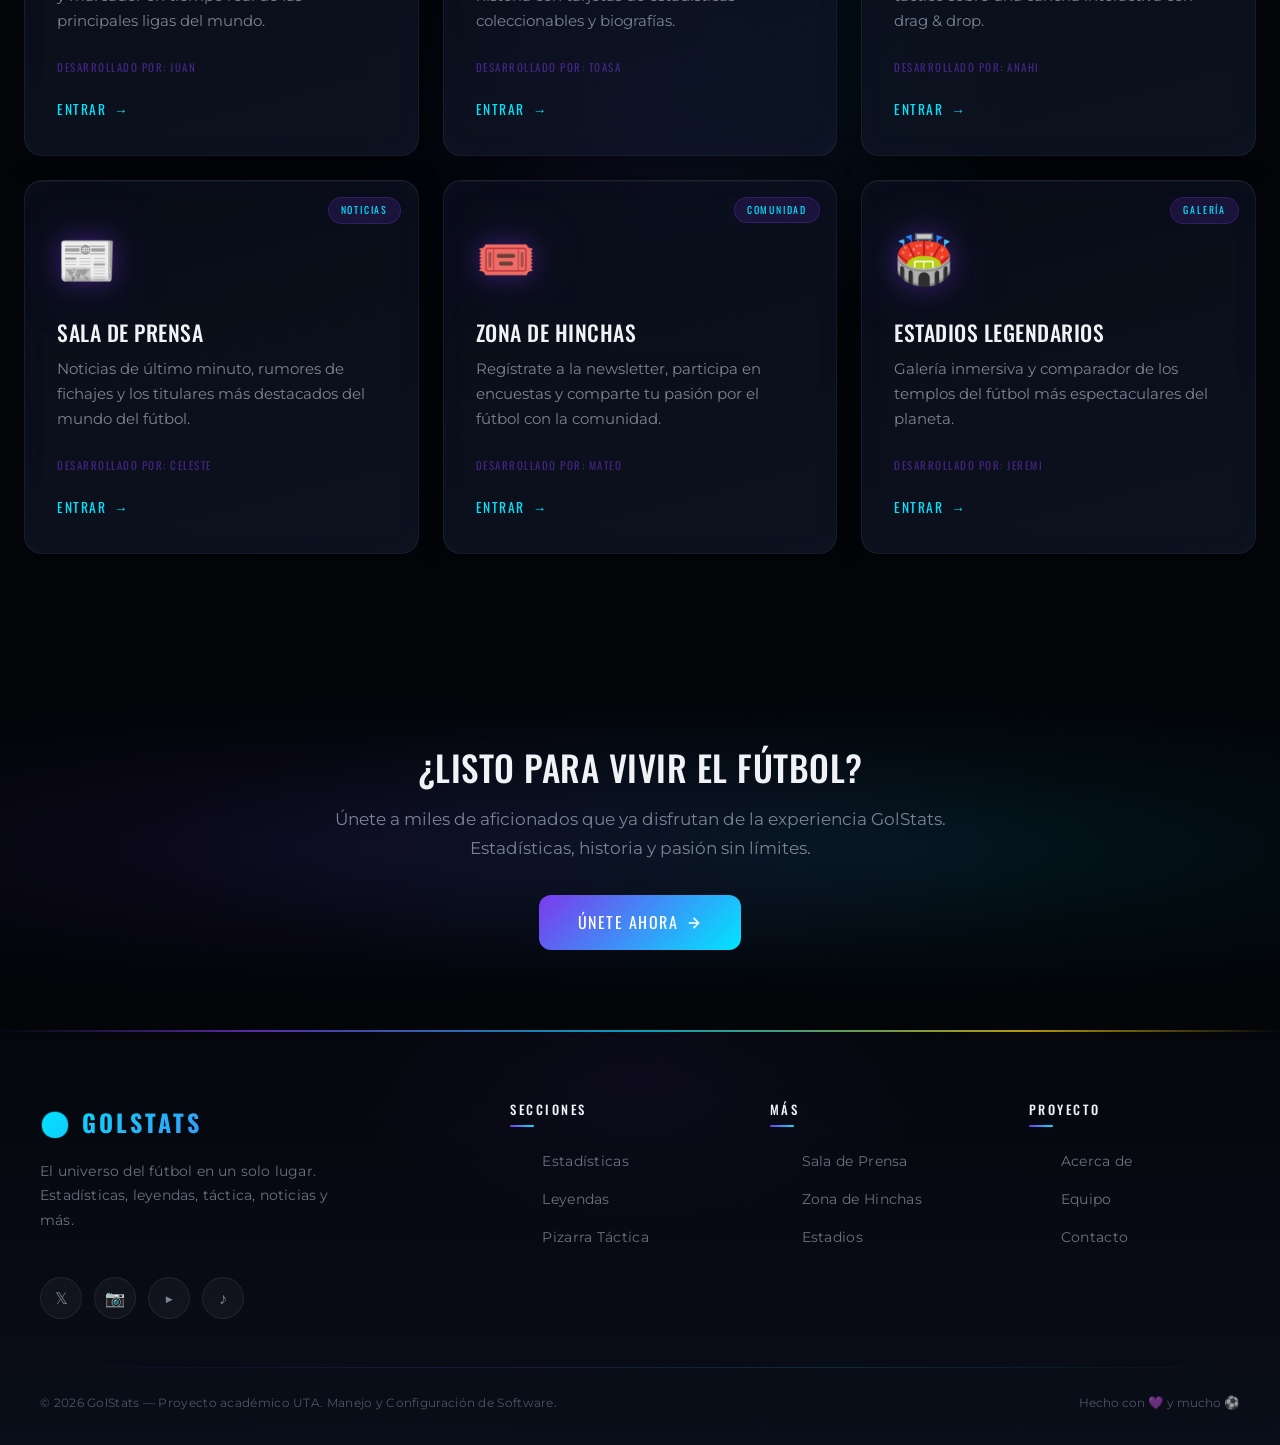
==== commit c00ebf52: "style: rediseño completo del hub, limpieza de css y estructuracion de js" ====
--- a/index.html
+++ b/index.html
@@ -47,7 +47,7 @@
       <li><a href="#stats">Stats</a></li>
       <li><a href="pages/leyendas.html">Leyendas</a></li>
       <li><a href="pages/sala-prensa.html">Noticias</a></li>
-      <li><a href="#contacto" class="btn-neon" style="padding:0.5rem 1.4rem; font-size:0.8rem;">Únete</a></li>
+      <li><a href="#contacto" class="btn-neon nav-cta">Únete</a></li>
     </ul>
     <button class="nav-toggle" id="navToggle" aria-label="Abrir menú">
       <span></span>
@@ -125,67 +125,73 @@
     <div class="row g-4">
 
       <div class="col-12 col-md-6 col-lg-4">
-        <a href="pages/estadisticas.html" class="card-hub d-block reveal" style="transition-delay:0.05s" id="card-estadisticas">
+        <a href="pages/juan.html" class="card-hub d-block reveal" style="transition-delay:0.05s" id="card-estadisticas">
           <div class="card-hub-border"></div>
           <span class="card-badge">En vivo</span>
           <span class="card-icon">⚡</span>
           <h3>Estadísticas en Vivo</h3>
           <p>Tabla de posiciones, resultados, goleadores y marcador en tiempo real de las principales ligas del mundo.</p>
-          <span class="card-cta">Entrar <span class="card-cta-arrow">→</span></span>
-        </a>
-      </div>
-
-      <div class="col-12 col-md-6 col-lg-4">
-        <a href="pages/leyendas.html" class="card-hub d-block reveal" style="transition-delay:0.1s" id="card-leyendas">
+          <span class="card-dev">Desarrollado por: Juan</span>
+          <span class="card-cta">Entrar <span class="card-cta-arrow">→</span></span>
+        </a>
+      </div>
+
+      <div class="col-12 col-md-6 col-lg-4">
+        <a href="pages/toasa.html" class="card-hub d-block reveal" style="transition-delay:0.1s" id="card-leyendas">
           <div class="card-hub-border"></div>
           <span class="card-badge">Colección</span>
           <span class="card-icon">👑</span>
           <h3>Museo de Leyendas</h3>
           <p>Descubre a los jugadores más icónicos de la historia con tarjetas de estadísticas coleccionables y biografías.</p>
-          <span class="card-cta">Entrar <span class="card-cta-arrow">→</span></span>
-        </a>
-      </div>
-
-      <div class="col-12 col-md-6 col-lg-4">
-        <a href="pages/pizarra-tactica.html" class="card-hub d-block reveal" style="transition-delay:0.15s" id="card-tactica">
+          <span class="card-dev">Desarrollado por: Toasa</span>
+          <span class="card-cta">Entrar <span class="card-cta-arrow">→</span></span>
+        </a>
+      </div>
+
+      <div class="col-12 col-md-6 col-lg-4">
+        <a href="pages/anahi.html" class="card-hub d-block reveal" style="transition-delay:0.15s" id="card-tactica">
           <div class="card-hub-border"></div>
           <span class="card-badge">Interactivo</span>
           <span class="card-icon">🧠</span>
           <h3>Pizarra Táctica</h3>
           <p>Formaciones, esquemas de juego y análisis táctico sobre una cancha interactiva con drag &amp; drop.</p>
-          <span class="card-cta">Entrar <span class="card-cta-arrow">→</span></span>
-        </a>
-      </div>
-
-      <div class="col-12 col-md-6 col-lg-4">
-        <a href="pages/sala-prensa.html" class="card-hub d-block reveal" style="transition-delay:0.2s" id="card-prensa">
+          <span class="card-dev">Desarrollado por: Anahi</span>
+          <span class="card-cta">Entrar <span class="card-cta-arrow">→</span></span>
+        </a>
+      </div>
+
+      <div class="col-12 col-md-6 col-lg-4">
+        <a href="pages/celeste.html" class="card-hub d-block reveal" style="transition-delay:0.2s" id="card-prensa">
           <div class="card-hub-border"></div>
           <span class="card-badge">Noticias</span>
           <span class="card-icon">📰</span>
           <h3>Sala de Prensa</h3>
           <p>Noticias de último minuto, rumores de fichajes y los titulares más destacados del mundo del fútbol.</p>
-          <span class="card-cta">Entrar <span class="card-cta-arrow">→</span></span>
-        </a>
-      </div>
-
-      <div class="col-12 col-md-6 col-lg-4">
-        <a href="pages/zona-hinchas.html" class="card-hub d-block reveal" style="transition-delay:0.25s" id="card-hinchas">
+          <span class="card-dev">Desarrollado por: Celeste</span>
+          <span class="card-cta">Entrar <span class="card-cta-arrow">→</span></span>
+        </a>
+      </div>
+
+      <div class="col-12 col-md-6 col-lg-4">
+        <a href="pages/mateo.html" class="card-hub d-block reveal" style="transition-delay:0.25s" id="card-hinchas">
           <div class="card-hub-border"></div>
           <span class="card-badge">Comunidad</span>
           <span class="card-icon">🎟️</span>
           <h3>Zona de Hinchas</h3>
           <p>Regístrate a la newsletter, participa en encuestas y comparte tu pasión por el fútbol con la comunidad.</p>
-          <span class="card-cta">Entrar <span class="card-cta-arrow">→</span></span>
-        </a>
-      </div>
-
-      <div class="col-12 col-md-6 col-lg-4">
-        <a href="pages/estadios.html" class="card-hub d-block reveal" style="transition-delay:0.3s" id="card-estadios">
+          <span class="card-dev">Desarrollado por: Mateo</span>
+          <span class="card-cta">Entrar <span class="card-cta-arrow">→</span></span>
+        </a>
+      </div>
+
+      <div class="col-12 col-md-6 col-lg-4">
+        <a href="pages/jeremi.html" class="card-hub d-block reveal" style="transition-delay:0.3s" id="card-estadios">
           <div class="card-hub-border"></div>
           <span class="card-badge">Galería</span>
           <span class="card-icon">🏟️</span>
           <h3>Estadios Legendarios</h3>
           <p>Galería inmersiva y comparador de los templos del fútbol más espectaculares del planeta.</p>
+          <span class="card-dev">Desarrollado por: Jeremi</span>
           <span class="card-cta">Entrar <span class="card-cta-arrow">→</span></span>
         </a>
       </div>
@@ -259,34 +265,14 @@
   <!-- Bootstrap JS Bundle (CDN) -->
   <script src="https://cdn.jsdelivr.net/npm/bootstrap@5.3.3/dist/js/bootstrap.bundle.min.js"></script>
 
+  <!-- Navbar: scroll, toggle, smooth-scroll -->
+  <script defer src="js/navbar.js"></script>
+
   <script>
   /* ============================================================
      GOLSTATS — JavaScript Premium
   ============================================================= */
 
-  // ---------- NAVBAR: Scroll Effect + Mobile Toggle ----------
-  const navbar = document.getElementById('mainNav');
-  const navToggle = document.getElementById('navToggle');
-  const navLinks = document.getElementById('navLinks');
-
-  window.addEventListener('scroll', () => {
-    navbar.classList.toggle('scrolled', window.scrollY > 60);
-  });
-
-  navToggle.addEventListener('click', () => {
-    navToggle.classList.toggle('active');
-    navLinks.classList.toggle('open');
-    document.body.style.overflow = navLinks.classList.contains('open') ? 'hidden' : '';
-  });
-
-  // Close mobile menu on link click
-  navLinks.querySelectorAll('a').forEach(link => {
-    link.addEventListener('click', () => {
-      navToggle.classList.remove('active');
-      navLinks.classList.remove('open');
-      document.body.style.overflow = '';
-    });
-  });
 
   // ---------- CURSOR GLOW (desktop only) ----------
   const cursorGlow = document.getElementById('cursorGlow');
@@ -457,16 +443,7 @@
     heroObserver.observe(document.getElementById('hero'));
   }
 
-  // ---------- SMOOTH SCROLL for anchor links ----------
-  document.querySelectorAll('a[href^="#"]').forEach(anchor => {
-    anchor.addEventListener('click', function(e) {
-      const target = document.querySelector(this.getAttribute('href'));
-      if (target) {
-        e.preventDefault();
-        target.scrollIntoView({ behavior: 'smooth' });
-      }
-    });
-  });
+
   </script>
 
 </body>
--- a/css/index.css
+++ b/css/index.css
@@ -10,21 +10,35 @@
   left: 0;
   right: 0;
   z-index: 1000;
-  padding: 0.8rem 2rem;
+  padding: 0.85rem 2rem;
   display: flex;
   align-items: center;
   justify-content: space-between;
-  background: rgba(3,5,9,0.6);
-  backdrop-filter: blur(24px) saturate(180%);
-  -webkit-backdrop-filter: blur(24px) saturate(180%);
-  border-bottom: 1px solid rgba(255,255,255,0.04);
-  transition: background var(--transition-base), padding var(--transition-base);
+  /* Glassmorphism: translucent dark + blur */
+  background: rgba(3, 5, 9, 0.55);
+  backdrop-filter: blur(28px) saturate(190%);
+  -webkit-backdrop-filter: blur(28px) saturate(190%);
+  /* Subtle gradient border bottom */
+  border-bottom: 1px solid rgba(124, 58, 237, 0.12);
+  /* Inner top-highlight for glass edge */
+  box-shadow:
+    inset 0 1px 0 rgba(255, 255, 255, 0.04),
+    0 2px 20px rgba(0, 0, 0, 0.3);
+  transition:
+    background var(--transition-base),
+    padding var(--transition-base),
+    box-shadow var(--transition-base),
+    border-color var(--transition-base);
 }
 
 .navbar.scrolled {
-  background: rgba(3,5,9,0.92);
+  background: rgba(3, 5, 9, 0.88);
   padding: 0.6rem 2rem;
-  box-shadow: 0 4px 30px rgba(0,0,0,0.5);
+  border-bottom-color: rgba(0, 229, 255, 0.1);
+  box-shadow:
+    inset 0 1px 0 rgba(255, 255, 255, 0.03),
+    0 4px 30px rgba(0, 0, 0, 0.55),
+    0 0 40px rgba(124, 58, 237, 0.06);
 }
 
 .nav-logo {
@@ -83,10 +97,70 @@
 
 .nav-links a:hover {
   color: var(--text-bright);
+  text-shadow: 0 0 8px rgba(0, 229, 255, 0.3);
 }
 
 .nav-links a:hover::after {
   width: 100%;
+}
+
+/* ---------- NAVBAR CTA ("Únete") ---------- */
+.nav-cta.btn-neon {
+  padding: 0.55rem 1.8rem;
+  font-size: 0.82rem;
+  font-weight: 600;
+  letter-spacing: 2px;
+  border-radius: 50px;
+  /* Solid white text, strong shadow for readability on any gradient zone */
+  color: #fff;
+  text-shadow:
+    0 1px 2px rgba(0, 0, 0, 0.6),
+    0 0 12px rgba(124, 58, 237, 0.35);
+  /* Resting glow */
+  box-shadow:
+    0 0 10px rgba(124, 58, 237, 0.3),
+    0 0 25px rgba(124, 58, 237, 0.1),
+    inset 0 1px 0 rgba(255, 255, 255, 0.15);
+  /* Smooth gradient shift */
+  background-size: 200% 200%;
+  background-position: 0% 50%;
+  transition:
+    transform var(--transition-base),
+    box-shadow var(--transition-base),
+    background-position var(--transition-slow, 0.6s);
+}
+
+/* Remove the underline pseudo-element inherited from nav-links */
+.nav-cta.btn-neon::after {
+  display: none;
+}
+
+.nav-cta.btn-neon:hover {
+  color: #fff;
+  transform: translateY(-2px) scale(1.05);
+  background-position: 100% 50%;
+  box-shadow:
+    0 0 16px rgba(124, 58, 237, 0.55),
+    0 0 45px rgba(0, 229, 255, 0.2),
+    0 4px 20px rgba(0, 0, 0, 0.3),
+    inset 0 1px 0 rgba(255, 255, 255, 0.2);
+}
+
+.nav-cta.btn-neon:active {
+  transform: translateY(0) scale(0.97);
+  box-shadow:
+    0 0 8px rgba(124, 58, 237, 0.4),
+    inset 0 1px 0 rgba(255, 255, 255, 0.1);
+}
+
+@media (prefers-reduced-motion: reduce) {
+  .nav-cta.btn-neon,
+  .nav-cta.btn-neon:hover,
+  .nav-cta.btn-neon:active {
+    transition: none;
+    transform: none;
+    animation: none;
+  }
 }
 
 /* Mobile menu toggle */
@@ -133,16 +207,17 @@
   background: var(--bg-primary);
 }
 
-/* Animated gradient orbs */
+/* Animated gradient orbs — richer colours */
 .hero::before {
   content: '';
   position: absolute;
-  width: 700px;
-  height: 700px;
+  width: 750px;
+  height: 750px;
   border-radius: 50%;
-  background: radial-gradient(circle, rgba(124,58,237,0.2), transparent 70%);
-  top: -200px;
-  left: -200px;
+  background:
+    radial-gradient(circle, rgba(124, 58, 237, 0.22), transparent 65%);
+  top: -220px;
+  left: -220px;
   animation: float 8s ease-in-out infinite;
   pointer-events: none;
 }
@@ -150,12 +225,13 @@
 .hero::after {
   content: '';
   position: absolute;
-  width: 600px;
-  height: 600px;
+  width: 650px;
+  height: 650px;
   border-radius: 50%;
-  background: radial-gradient(circle, rgba(0,229,255,0.15), transparent 70%);
-  bottom: -150px;
-  right: -150px;
+  background:
+    radial-gradient(circle, rgba(0, 229, 255, 0.16), transparent 65%);
+  bottom: -160px;
+  right: -160px;
   animation: float 10s ease-in-out infinite reverse;
   pointer-events: none;
 }
@@ -165,11 +241,11 @@
   position: absolute;
   inset: 0;
   background-image:
-    linear-gradient(rgba(255,255,255,0.02) 1px, transparent 1px),
-    linear-gradient(90deg, rgba(255,255,255,0.02) 1px, transparent 1px);
+    linear-gradient(rgba(255, 255, 255, 0.02) 1px, transparent 1px),
+    linear-gradient(90deg, rgba(255, 255, 255, 0.02) 1px, transparent 1px);
   background-size: 60px 60px;
-  mask-image: radial-gradient(ellipse at center, rgba(0,0,0,0.4), transparent 80%);
-  -webkit-mask-image: radial-gradient(ellipse at center, rgba(0,0,0,0.4), transparent 80%);
+  mask-image: radial-gradient(ellipse at center, rgba(0, 0, 0, 0.4), transparent 80%);
+  -webkit-mask-image: radial-gradient(ellipse at center, rgba(0, 0, 0, 0.4), transparent 80%);
   pointer-events: none;
 }
 
@@ -184,7 +260,7 @@
 .hero-content {
   position: relative;
   z-index: 2;
-  max-width: 800px;
+  max-width: 850px;
 }
 
 /* Badge above title */
@@ -192,16 +268,18 @@
   display: inline-flex;
   align-items: center;
   gap: 0.5rem;
-  background: rgba(124,58,237,0.15);
-  border: 1px solid rgba(124,58,237,0.3);
+  background: rgba(124, 58, 237, 0.12);
+  border: 1px solid rgba(124, 58, 237, 0.25);
   border-radius: 50px;
   padding: 0.45rem 1.2rem;
-  font-size: 0.8rem;
-  letter-spacing: 2px;
+  font-size: 0.75rem;
+  letter-spacing: 2.5px;
   text-transform: uppercase;
   color: var(--accent-secondary);
   margin-bottom: 1.5rem;
   animation: fadeInDown 0.8s ease both;
+  backdrop-filter: blur(8px);
+  -webkit-backdrop-filter: blur(8px);
 }
 
 .hero-badge-dot {
@@ -212,69 +290,172 @@
   animation: pulse-glow 2s infinite;
 }
 
+/* ---- Hero Title: Imposing neon gradient ---- */
 .hero-title {
-  font-size: clamp(3.2rem, 8vw, 7rem);
+  font-family: var(--font-heading);  /* Oswald */
+  font-size: clamp(3.5rem, 9vw, 8rem);
   font-weight: 700;
-  line-height: 1;
-  margin-bottom: 0.3rem;
-  background: linear-gradient(135deg, var(--accent-secondary) 0%, var(--accent-primary) 40%, var(--accent-gold) 80%, var(--accent-secondary) 100%);
+  line-height: 0.95;
+  margin-bottom: 0.4rem;
+  letter-spacing: 4px;
+  text-transform: uppercase;
+  /* Animated tri-colour gradient: cyan → violet → gold → cyan */
+  background: linear-gradient(
+    135deg,
+    var(--accent-secondary) 0%,
+    var(--accent-primary) 30%,
+    var(--accent-gold) 60%,
+    var(--accent-secondary) 100%
+  );
   background-size: 300% 300%;
   -webkit-background-clip: text;
   background-clip: text;
   color: transparent;
-  animation: fadeInUp 1s ease both, gradient-shift 6s ease infinite;
-}
-
+  /* Neon glow behind the text */
+  filter:
+    drop-shadow(0 0 8px rgba(0, 229, 255, 0.3))
+    drop-shadow(0 0 30px rgba(124, 58, 237, 0.2));
+  animation:
+    fadeInUp 1s ease both,
+    gradient-shift 8s ease infinite;
+}
+
+/* ---- Tagline: Tech-clean look ---- */
 .hero-tagline {
   font-family: var(--font-heading);
-  font-size: clamp(1rem, 2.5vw, 1.4rem);
+  font-size: clamp(0.9rem, 2.2vw, 1.3rem);
+  color: rgba(240, 242, 245, 0.55);
+  letter-spacing: 6px;
+  text-transform: uppercase;
+  margin-bottom: 1.8rem;
+  /* Subtle mono-tech feel */
+  text-shadow: 0 0 20px rgba(0, 229, 255, 0.1);
+  animation: fadeInUp 1s ease 0.15s both;
+}
+
+/* ---- Subtitle: Readable, airy ---- */
+.hero-subtitle {
+  max-width: 620px;
+  margin: 0 auto 2.8rem;
   color: var(--text-muted);
-  letter-spacing: 4px;
-  text-transform: uppercase;
-  margin-bottom: 1.5rem;
-  animation: fadeInUp 1s ease 0.15s both;
-}
-
-.hero-subtitle {
-  max-width: 600px;
-  margin: 0 auto 2.5rem;
-  color: var(--text-muted);
-  font-size: 1.1rem;
-  line-height: 1.8;
+  font-size: 1.08rem;
+  line-height: 1.85;
+  letter-spacing: 0.3px;
   animation: fadeInUp 1s ease 0.3s both;
 }
 
+/* ---- Hero buttons ---- */
 .hero-actions {
   display: flex;
   align-items: center;
   justify-content: center;
-  gap: 1rem;
+  gap: 1.2rem;
   flex-wrap: wrap;
   animation: fadeInUp 1s ease 0.45s both;
 }
 
+/* Primary neon button — glassmorphism style */
+.hero-actions .btn-neon {
+  padding: 0.9rem 2.6rem;
+  border-radius: 50px;
+  font-size: 0.95rem;
+  letter-spacing: 2px;
+  background:
+    linear-gradient(135deg, var(--accent-primary), var(--accent-secondary));
+  background-size: 200% 200%;
+  background-position: 0% 50%;
+  color: #fff;
+  text-shadow: 0 1px 3px rgba(0, 0, 0, 0.5);
+  box-shadow:
+    0 0 14px rgba(124, 58, 237, 0.35),
+    0 0 40px rgba(124, 58, 237, 0.1),
+    inset 0 1px 0 rgba(255, 255, 255, 0.12);
+  transition:
+    transform var(--transition-base),
+    box-shadow var(--transition-base),
+    background-position var(--transition-slow, 0.6s);
+}
+
+.hero-actions .btn-neon:hover {
+  transform: translateY(-4px) scale(1.03);
+  background-position: 100% 50%;
+  box-shadow:
+    0 0 20px rgba(124, 58, 237, 0.5),
+    0 0 60px rgba(0, 229, 255, 0.2),
+    0 8px 30px rgba(0, 0, 0, 0.35),
+    inset 0 1px 0 rgba(255, 255, 255, 0.15);
+  color: #fff;
+}
+
+.hero-actions .btn-neon:active {
+  transform: translateY(-1px) scale(0.98);
+}
+
+/* Ghost button — glassmorphism variant */
 .btn-ghost {
   display: inline-flex;
   align-items: center;
   gap: 0.5rem;
-  padding: 0.85rem 2.4rem;
-  border: 1px solid rgba(255,255,255,0.12);
-  border-radius: var(--radius-md);
-  background: transparent;
+  padding: 0.9rem 2.6rem;
+  border: 1px solid rgba(255, 255, 255, 0.1);
+  border-radius: 50px;
+  background: rgba(255, 255, 255, 0.03);
+  backdrop-filter: blur(12px);
+  -webkit-backdrop-filter: blur(12px);
   color: var(--text-primary);
   font-family: var(--font-heading);
-  font-size: 1rem;
+  font-size: 0.95rem;
   text-transform: uppercase;
-  letter-spacing: 1.5px;
+  letter-spacing: 2px;
   cursor: pointer;
-  transition: all var(--transition-base);
+  box-shadow:
+    inset 0 1px 0 rgba(255, 255, 255, 0.04),
+    0 2px 12px rgba(0, 0, 0, 0.2);
+  transition:
+    all var(--transition-base);
 }
 
 .btn-ghost:hover {
-  border-color: var(--accent-secondary);
-  background: rgba(0,229,255,0.06);
+  border-color: rgba(0, 229, 255, 0.3);
+  background: rgba(0, 229, 255, 0.06);
   color: var(--accent-secondary);
-  transform: translateY(-3px);
+  transform: translateY(-4px);
+  box-shadow:
+    inset 0 1px 0 rgba(255, 255, 255, 0.06),
+    0 0 20px rgba(0, 229, 255, 0.12),
+    0 8px 30px rgba(0, 0, 0, 0.25);
+  text-shadow: 0 0 12px rgba(0, 229, 255, 0.2);
+}
+
+.btn-ghost:active {
+  transform: translateY(-1px);
+}
+
+/* ---- Hero: prefers-reduced-motion ---- */
+@media (prefers-reduced-motion: reduce) {
+  .hero::before,
+  .hero::after {
+    animation: none;
+  }
+  .hero-badge {
+    animation: none;
+  }
+  .hero-title {
+    animation: none;
+    filter: none;
+  }
+  .hero-tagline,
+  .hero-subtitle,
+  .hero-actions {
+    animation: none;
+  }
+  .hero-actions .btn-neon,
+  .hero-actions .btn-neon:hover,
+  .btn-ghost,
+  .btn-ghost:hover {
+    transition: none;
+    transform: none;
+  }
 }
 
 .hero-scroll {
@@ -428,25 +609,43 @@
   top: 50%;
   left: 50%;
   transform: translate(-50%, -50%);
-  width: 600px;
-  height: 600px;
+  width: 700px;
+  height: 700px;
   border-radius: 50%;
-  background: radial-gradient(circle, rgba(124,58,237,0.06), transparent 70%);
+  background:
+    radial-gradient(circle, rgba(124, 58, 237, 0.08), transparent 60%),
+    radial-gradient(circle at 70% 40%, rgba(0, 229, 255, 0.05), transparent 50%);
   pointer-events: none;
 }
 
+/* ---- Card base: Glassmorphism ---- */
 .card-hub {
   position: relative;
-  background: linear-gradient(165deg, var(--bg-secondary), var(--bg-elevated));
+  /* Glassmorphism: translucent dark layered background */
+  background:
+    linear-gradient(
+      165deg,
+      rgba(10, 14, 26, 0.85) 0%,
+      rgba(17, 24, 39, 0.7) 100%
+    );
+  backdrop-filter: blur(16px) saturate(150%);
+  -webkit-backdrop-filter: blur(16px) saturate(150%);
   border-radius: var(--radius-lg);
   padding: 2.4rem 2rem 2rem;
   height: 100%;
-  border: 1px solid rgba(255,255,255,0.05);
+  /* Ultra-fine glass border */
+  border: 1px solid rgba(255, 255, 255, 0.06);
   overflow: hidden;
+  /* Layered inner glow for glass depth */
+  box-shadow:
+    inset 0 1px 0 rgba(255, 255, 255, 0.04),
+    inset 0 0 30px rgba(124, 58, 237, 0.03),
+    0 4px 24px rgba(0, 0, 0, 0.4);
   transition:
     transform var(--transition-base),
     box-shadow var(--transition-base),
-    border-color var(--transition-base);
+    border-color var(--transition-base),
+    background var(--transition-base);
   animation: fadeInUp 0.8s ease both;
   display: flex;
   flex-direction: column;
@@ -460,9 +659,15 @@
   left: -100%;
   width: 100%;
   height: 100%;
-  background: linear-gradient(90deg, transparent, rgba(255,255,255,0.03), transparent);
+  background: linear-gradient(
+    90deg,
+    transparent,
+    rgba(255, 255, 255, 0.04),
+    transparent
+  );
   animation: shimmer 3s ease-in-out 1;
   pointer-events: none;
+  z-index: 1;
 }
 
 /* Mouse-following radial glow */
@@ -473,72 +678,130 @@
   border-radius: inherit;
   background: radial-gradient(
     600px circle at var(--mx, 50%) var(--my, 50%),
-    rgba(124,58,237,0.12),
-    transparent 40%
+    rgba(124, 58, 237, 0.14),
+    rgba(0, 229, 255, 0.04) 30%,
+    transparent 50%
   );
   opacity: 0;
   transition: opacity var(--transition-base);
   pointer-events: none;
-}
-
+  z-index: 0;
+}
+
+/* ---- Card hover: Spectacular elevation + glow ---- */
 .card-hub:hover {
-  transform: translateY(-14px) scale(1.015);
-  box-shadow: var(--shadow-card-hover);
-  border-color: rgba(0,229,255,0.25);
+  transform: translateY(-12px) scale(1.02);
+  border-color: rgba(0, 229, 255, 0.2);
+  box-shadow:
+    inset 0 1px 0 rgba(255, 255, 255, 0.06),
+    inset 0 0 40px rgba(124, 58, 237, 0.05),
+    /* Violet close glow */
+    0 8px 32px rgba(124, 58, 237, 0.25),
+    /* Cyan spread glow */
+    0 0 60px rgba(0, 229, 255, 0.1),
+    /* Deep shadow for depth */
+    0 20px 60px rgba(0, 0, 0, 0.4);
 }
 
 .card-hub:hover::after {
   opacity: 1;
 }
 
-/* Category badge on card */
+/* ---- Category badge ---- */
 .card-badge {
   position: absolute;
   top: 1rem;
   right: 1rem;
-  font-size: 0.65rem;
-  letter-spacing: 1.5px;
+  font-size: 0.62rem;
+  letter-spacing: 1.8px;
   text-transform: uppercase;
-  padding: 0.25rem 0.7rem;
+  padding: 0.25rem 0.75rem;
   border-radius: 50px;
-  background: rgba(124,58,237,0.2);
+  background: rgba(124, 58, 237, 0.15);
   color: var(--accent-secondary);
-  border: 1px solid rgba(124,58,237,0.3);
+  border: 1px solid rgba(124, 58, 237, 0.25);
   font-family: var(--font-heading);
-}
-
+  backdrop-filter: blur(8px);
+  -webkit-backdrop-filter: blur(8px);
+  transition: box-shadow var(--transition-base), border-color var(--transition-base);
+  z-index: 2;
+}
+
+.card-hub:hover .card-badge {
+  border-color: rgba(0, 229, 255, 0.3);
+  box-shadow: 0 0 12px rgba(0, 229, 255, 0.15);
+}
+
+/* ---- Icon with halo ---- */
 .card-icon {
   font-size: 3rem;
   margin-bottom: 1.2rem;
   display: inline-block;
-  filter: drop-shadow(0 0 15px rgba(124,58,237,0.5));
-  transition: transform var(--transition-base), filter var(--transition-base);
-}
-
+  position: relative;
+  z-index: 2;
+  /* Soft violet halo at rest */
+  filter:
+    drop-shadow(0 0 12px rgba(124, 58, 237, 0.4))
+    drop-shadow(0 0 30px rgba(124, 58, 237, 0.15));
+  transition:
+    transform var(--transition-base),
+    filter var(--transition-base);
+}
+
+/* Intensified halo on hover — shifts to cyan + gold mix */
 .card-hub:hover .card-icon {
-  transform: scale(1.15) translateY(-4px);
-  filter: drop-shadow(0 0 25px rgba(0,229,255,0.5));
-}
-
+  transform: scale(1.18) translateY(-5px);
+  filter:
+    drop-shadow(0 0 18px rgba(0, 229, 255, 0.55))
+    drop-shadow(0 0 40px rgba(0, 229, 255, 0.2))
+    drop-shadow(0 0 60px rgba(255, 214, 10, 0.1));
+}
+
+/* ---- Card title ---- */
 .card-hub h3 {
   font-size: 1.35rem;
   margin-bottom: 0.7rem;
   color: var(--text-primary);
-  transition: color var(--transition-fast);
+  transition: color var(--transition-fast), text-shadow var(--transition-base);
+  position: relative;
+  z-index: 2;
 }
 
 .card-hub:hover h3 {
   color: var(--accent-secondary);
-}
-
+  text-shadow: 0 0 20px rgba(0, 229, 255, 0.25);
+}
+
+/* ---- Card description ---- */
 .card-hub p {
   color: var(--text-muted);
   font-size: 0.92rem;
   margin-bottom: 1.5rem;
   flex-grow: 1;
   line-height: 1.7;
-}
-
+  position: relative;
+  z-index: 2;
+}
+
+/* ---- Developer credit ---- */
+.card-dev {
+  display: block;
+  font-size: 0.68rem;
+  font-family: var(--font-heading);
+  letter-spacing: 1.5px;
+  text-transform: uppercase;
+  color: rgba(124, 58, 237, 0.5);
+  margin-bottom: 1.2rem;
+  position: relative;
+  z-index: 2;
+  transition: color var(--transition-base);
+}
+
+.card-hub:hover .card-dev {
+  color: rgba(0, 229, 255, 0.55);
+}
+
+/* ---- Card CTA ---- */
 .card-cta {
   display: inline-flex;
   align-items: center;
@@ -548,7 +811,12 @@
   letter-spacing: 1.5px;
   text-transform: uppercase;
   color: var(--accent-secondary);
-  transition: gap var(--transition-base), color var(--transition-base);
+  transition:
+    gap var(--transition-base),
+    color var(--transition-base),
+    text-shadow var(--transition-base);
+  position: relative;
+  z-index: 2;
 }
 
 .card-cta-arrow {
@@ -557,20 +825,27 @@
 }
 
 .card-hub:hover .card-cta {
-  gap: 0.8rem;
+  gap: 0.9rem;
+  text-shadow: 0 0 10px rgba(0, 229, 255, 0.3);
 }
 
 .card-hub:hover .card-cta-arrow {
-  transform: translateX(4px);
-}
-
-/* Neon border on hover */
+  transform: translateX(6px);
+}
+
+/* ---- Neon gradient border on hover ---- */
 .card-hub-border {
   position: absolute;
   inset: 0;
   border-radius: inherit;
   padding: 1px;
-  background: linear-gradient(135deg, transparent, rgba(0,229,255,0.3), transparent);
+  background: linear-gradient(
+    135deg,
+    rgba(124, 58, 237, 0.4),
+    rgba(0, 229, 255, 0.35),
+    rgba(255, 214, 10, 0.2),
+    transparent
+  );
   mask: linear-gradient(#fff 0 0) content-box, linear-gradient(#fff 0 0);
   -webkit-mask: linear-gradient(#fff 0 0) content-box, linear-gradient(#fff 0 0);
   mask-composite: exclude;
@@ -578,10 +853,37 @@
   opacity: 0;
   transition: opacity var(--transition-base);
   pointer-events: none;
+  z-index: 1;
 }
 
 .card-hub:hover .card-hub-border {
   opacity: 1;
+}
+
+/* ---- Cards: prefers-reduced-motion ---- */
+@media (prefers-reduced-motion: reduce) {
+  .card-hub {
+    animation: none;
+    transition: none;
+  }
+  .card-hub::before {
+    animation: none;
+  }
+  .card-hub:hover {
+    transform: none;
+  }
+  .card-icon {
+    transition: none;
+  }
+  .card-hub:hover .card-icon {
+    transform: none;
+  }
+  .card-hub-border {
+    transition: none;
+  }
+  .card-cta-arrow {
+    transition: none;
+  }
 }
 
 /* ---------- CTA SECTION ---------- */
@@ -624,12 +926,56 @@
 /* ---------- FOOTER ---------- */
 .site-footer {
   position: relative;
-  padding: 4rem 2rem 2rem;
-  background: var(--bg-secondary);
-  border-top: 1px solid rgba(255,255,255,0.04);
+  padding: 4.5rem 2rem 2rem;
+  background:
+    linear-gradient(
+      180deg,
+      rgba(5, 7, 13, 0.95) 0%,
+      rgba(10, 14, 26, 0.98) 100%
+    );
+  overflow: hidden;
+}
+
+/* Gradient neon top border — stadium lights feel */
+.site-footer::before {
+  content: '';
+  position: absolute;
+  top: 0;
+  left: 0;
+  right: 0;
+  height: 2px;
+  background: linear-gradient(
+    90deg,
+    transparent 0%,
+    var(--accent-primary) 20%,
+    var(--accent-secondary) 50%,
+    var(--accent-gold) 80%,
+    transparent 100%
+  );
+  opacity: 0.7;
+}
+
+/* Ambient glow behind footer */
+.site-footer::after {
+  content: '';
+  position: absolute;
+  top: -100px;
+  left: 50%;
+  transform: translateX(-50%);
+  width: 600px;
+  height: 300px;
+  border-radius: 50%;
+  background: radial-gradient(
+    ellipse,
+    rgba(124, 58, 237, 0.06),
+    transparent 70%
+  );
+  pointer-events: none;
 }
 
 .footer-content {
+  position: relative;
+  z-index: 1;
   max-width: 1200px;
   margin: 0 auto;
   display: grid;
@@ -637,6 +983,7 @@
   gap: 3rem;
 }
 
+/* ---- Brand area ---- */
 .footer-brand {
   display: flex;
   flex-direction: column;
@@ -645,79 +992,162 @@
 
 .footer-brand-name {
   font-family: var(--font-heading);
-  font-size: 1.4rem;
+  font-size: 1.5rem;
   font-weight: 700;
-  letter-spacing: 2px;
+  letter-spacing: 3px;
   text-transform: uppercase;
-  background: linear-gradient(135deg, var(--accent-secondary), var(--accent-primary));
+  background: linear-gradient(135deg, var(--accent-secondary), var(--accent-primary), var(--accent-gold));
+  background-size: 200% 200%;
   -webkit-background-clip: text;
   background-clip: text;
   color: transparent;
+  animation: gradient-shift 8s ease infinite;
 }
 
 .footer-brand p {
-  color: var(--text-muted);
-  font-size: 0.9rem;
+  color: rgba(123, 132, 148, 0.85);
+  font-size: 0.88rem;
   max-width: 300px;
-  line-height: 1.7;
-}
-
+  line-height: 1.75;
+  letter-spacing: 0.2px;
+}
+
+/* ---- Social icons: Glassmorphism circles ---- */
 .footer-socials {
   display: flex;
-  gap: 0.8rem;
-  margin-top: 0.5rem;
+  gap: 0.75rem;
+  margin-top: 0.8rem;
 }
 
 .footer-social-link {
-  width: 38px;
-  height: 38px;
+  width: 42px;
+  height: 42px;
   border-radius: 50%;
-  border: 1px solid rgba(255,255,255,0.08);
+  /* Glassmorphism circle */
+  background: rgba(255, 255, 255, 0.04);
+  backdrop-filter: blur(10px);
+  -webkit-backdrop-filter: blur(10px);
+  border: 1px solid rgba(255, 255, 255, 0.08);
   display: flex;
   align-items: center;
   justify-content: center;
   font-size: 1rem;
   color: var(--text-muted);
-  transition: all var(--transition-base);
-}
-
-.footer-social-link:hover {
-  border-color: var(--accent-secondary);
+  transition:
+    transform var(--transition-base),
+    box-shadow var(--transition-base),
+    border-color var(--transition-base),
+    color var(--transition-base),
+    background var(--transition-base);
+}
+
+/* Per-brand glow on hover */
+/* Twitter / X — electric blue */
+.footer-social-link[aria-label="Twitter"]:hover {
+  color: #1da1f2;
+  border-color: rgba(29, 161, 242, 0.4);
+  background: rgba(29, 161, 242, 0.08);
+  box-shadow:
+    0 0 14px rgba(29, 161, 242, 0.35),
+    0 0 40px rgba(29, 161, 242, 0.1);
+  transform: translateY(-4px);
+}
+
+/* Instagram — gradient pink-orange */
+.footer-social-link[aria-label="Instagram"]:hover {
+  color: #e1306c;
+  border-color: rgba(225, 48, 108, 0.4);
+  background: rgba(225, 48, 108, 0.08);
+  box-shadow:
+    0 0 14px rgba(225, 48, 108, 0.35),
+    0 0 40px rgba(252, 175, 69, 0.1);
+  transform: translateY(-4px);
+}
+
+/* YouTube — red */
+.footer-social-link[aria-label="YouTube"]:hover {
+  color: #ff0000;
+  border-color: rgba(255, 0, 0, 0.35);
+  background: rgba(255, 0, 0, 0.07);
+  box-shadow:
+    0 0 14px rgba(255, 0, 0, 0.3),
+    0 0 40px rgba(255, 0, 0, 0.08);
+  transform: translateY(-4px);
+}
+
+/* TikTok — cyan/turquoise */
+.footer-social-link[aria-label="TikTok"]:hover {
   color: var(--accent-secondary);
-  background: rgba(0,229,255,0.08);
-  transform: translateY(-3px);
-}
-
+  border-color: rgba(0, 229, 255, 0.4);
+  background: rgba(0, 229, 255, 0.08);
+  box-shadow:
+    0 0 14px rgba(0, 229, 255, 0.35),
+    0 0 40px rgba(0, 229, 255, 0.1);
+  transform: translateY(-4px);
+}
+
+/* ---- Footer columns ---- */
 .footer-column h4 {
-  font-size: 0.85rem;
-  letter-spacing: 2px;
+  font-size: 0.8rem;
+  letter-spacing: 2.5px;
   text-transform: uppercase;
   color: var(--text-primary);
-  margin-bottom: 1.2rem;
+  margin-bottom: 1.3rem;
+  position: relative;
+  padding-bottom: 0.6rem;
+}
+
+/* Subtle accent underline below headings */
+.footer-column h4::after {
+  content: '';
+  position: absolute;
+  bottom: 0;
+  left: 0;
+  width: 24px;
+  height: 2px;
+  background: linear-gradient(90deg, var(--accent-primary), var(--accent-secondary));
+  border-radius: 2px;
 }
 
 .footer-column ul {
   list-style: none;
   display: flex;
   flex-direction: column;
-  gap: 0.6rem;
+  gap: 0.65rem;
 }
 
 .footer-column a {
-  color: var(--text-muted);
-  font-size: 0.88rem;
-  transition: color var(--transition-fast), padding-left var(--transition-fast);
+  color: rgba(123, 132, 148, 0.85);
+  font-size: 0.87rem;
+  letter-spacing: 0.3px;
+  position: relative;
+  transition:
+    color var(--transition-fast),
+    padding-left var(--transition-fast),
+    text-shadow var(--transition-fast);
 }
 
 .footer-column a:hover {
   color: var(--accent-secondary);
-  padding-left: 4px;
-}
-
+  padding-left: 6px;
+  text-shadow: 0 0 12px rgba(0, 229, 255, 0.2);
+}
+
+/* ---- Footer bottom bar ---- */
 .footer-bottom {
+  position: relative;
+  z-index: 1;
   margin-top: 3rem;
   padding-top: 1.5rem;
-  border-top: 1px solid rgba(255,255,255,0.04);
+  /* Gradient divider line */
+  border-top: 1px solid transparent;
+  border-image: linear-gradient(
+    90deg,
+    transparent,
+    rgba(124, 58, 237, 0.2),
+    rgba(0, 229, 255, 0.15),
+    transparent
+  ) 1;
   display: flex;
   justify-content: space-between;
   align-items: center;
@@ -729,17 +1159,36 @@
 }
 
 .footer-copy {
-  color: var(--text-muted);
-  font-size: 0.8rem;
+  color: rgba(123, 132, 148, 0.6);
+  font-size: 0.78rem;
+  letter-spacing: 0.3px;
 }
 
 .footer-credits {
-  color: var(--text-muted);
-  font-size: 0.8rem;
+  color: rgba(123, 132, 148, 0.6);
+  font-size: 0.78rem;
 }
 
 .footer-credits a {
   color: var(--accent-secondary);
+  transition: text-shadow var(--transition-fast);
+}
+
+.footer-credits a:hover {
+  text-shadow: 0 0 10px rgba(0, 229, 255, 0.3);
+}
+
+/* ---- Footer: prefers-reduced-motion ---- */
+@media (prefers-reduced-motion: reduce) {
+  .footer-brand-name {
+    animation: none;
+  }
+  .footer-social-link {
+    transition: none;
+  }
+  .footer-social-link:hover {
+    transform: none;
+  }
 }
 
 /* ---------- CURSOR GLOW (desktop only) ---------- */
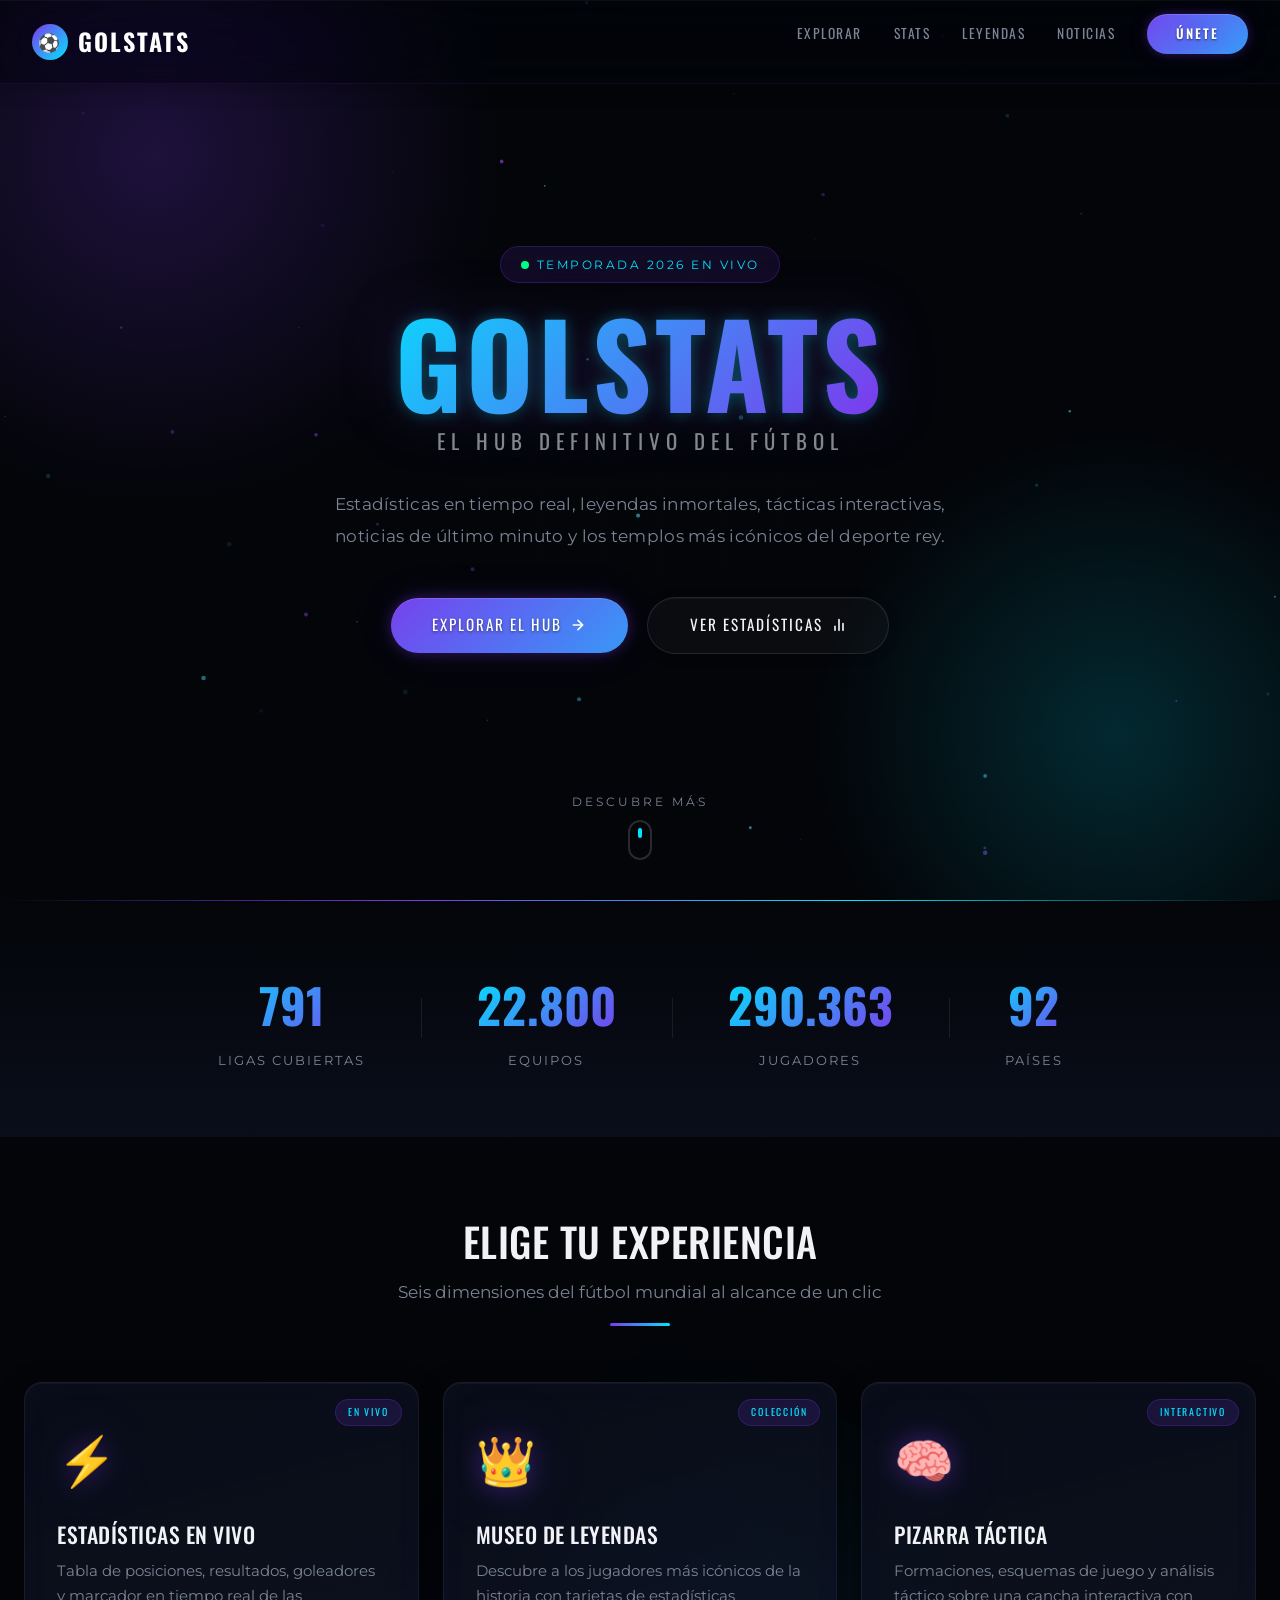
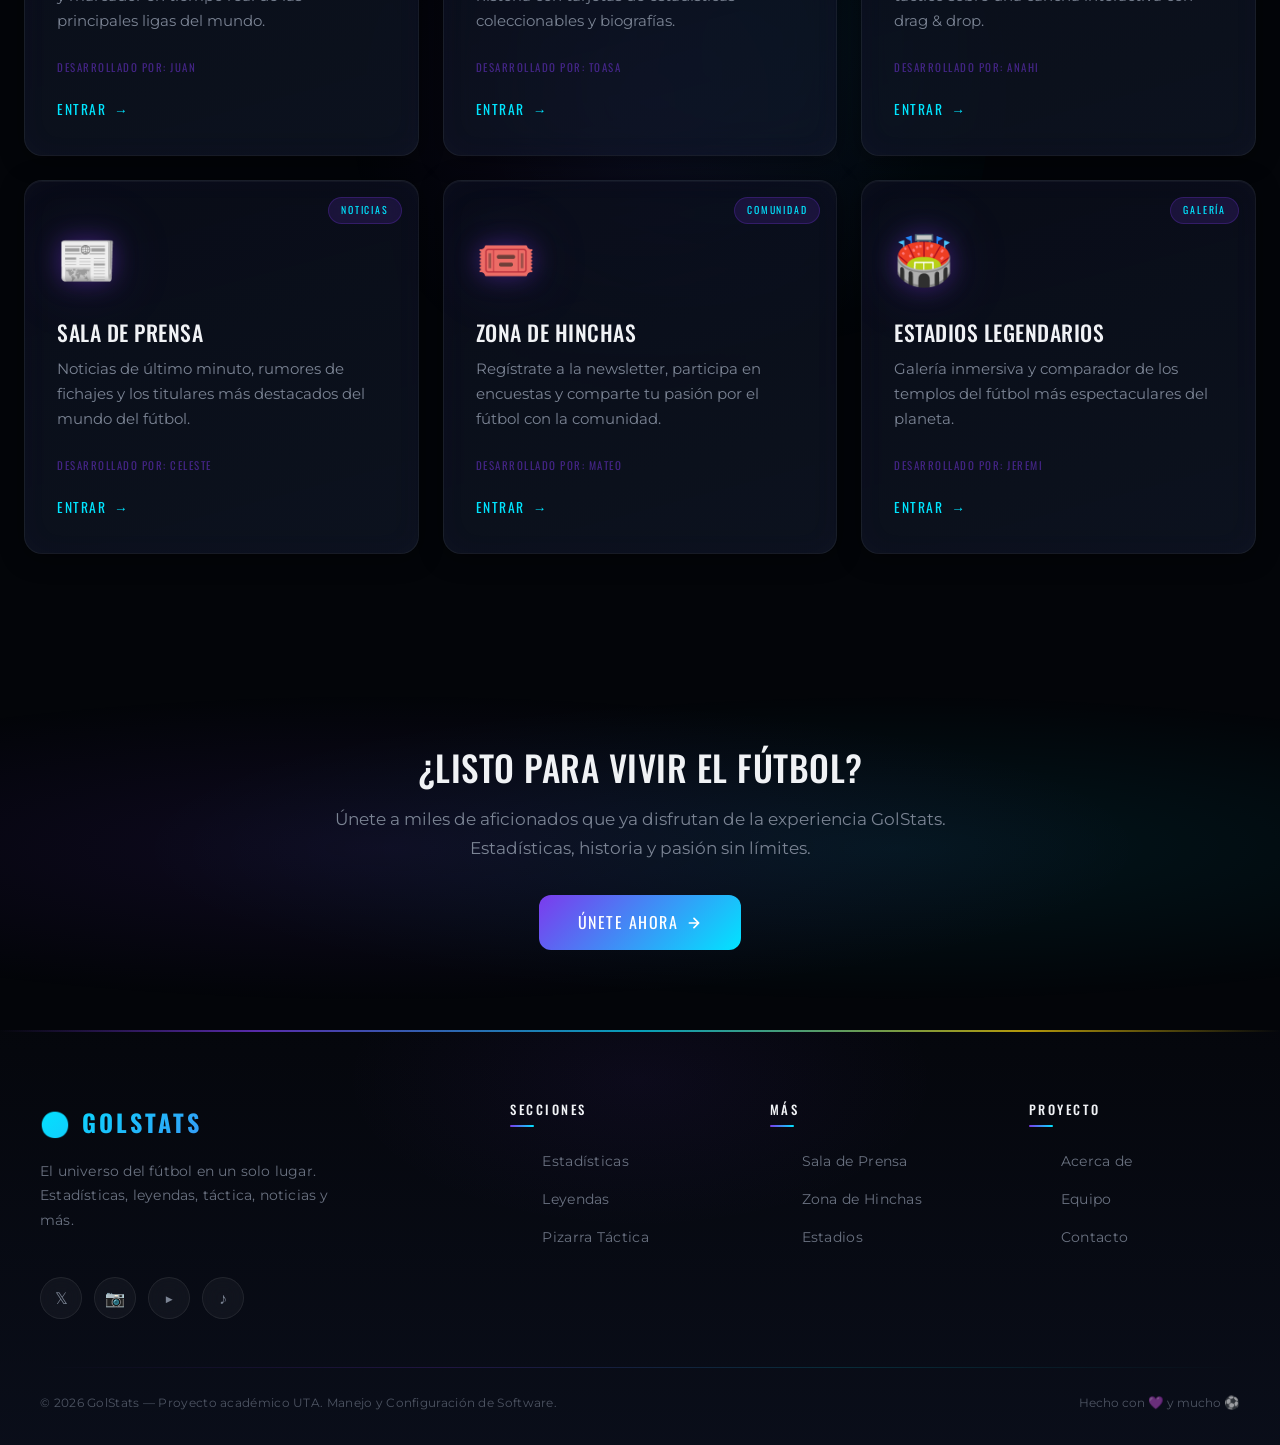
==== commit 6545c4ae: "fix(nav): corrige la ruta del enlace de cta hacia pages/mateo.html" ====
--- a/index.html
+++ b/index.html
@@ -207,7 +207,7 @@
         Únete a miles de aficionados que ya disfrutan de la experiencia GolStats.
         Estadísticas, historia y pasión sin límites.
       </p>
-      <a href="pages/zona-hinchas.html" class="btn-neon">
+      <a href="pages/mateo.html" class="btn-neon">
         Únete Ahora
         <svg width="16" height="16" viewBox="0 0 24 24" fill="none" stroke="currentColor" stroke-width="2.5" stroke-linecap="round" stroke-linejoin="round"><path d="M5 12h14M12 5l7 7-7 7"/></svg>
       </a>
--- a/css/global.css
+++ b/css/global.css
@@ -243,4 +243,4 @@
   html {
     scroll-padding-top: 70px;
   }
-}
+}
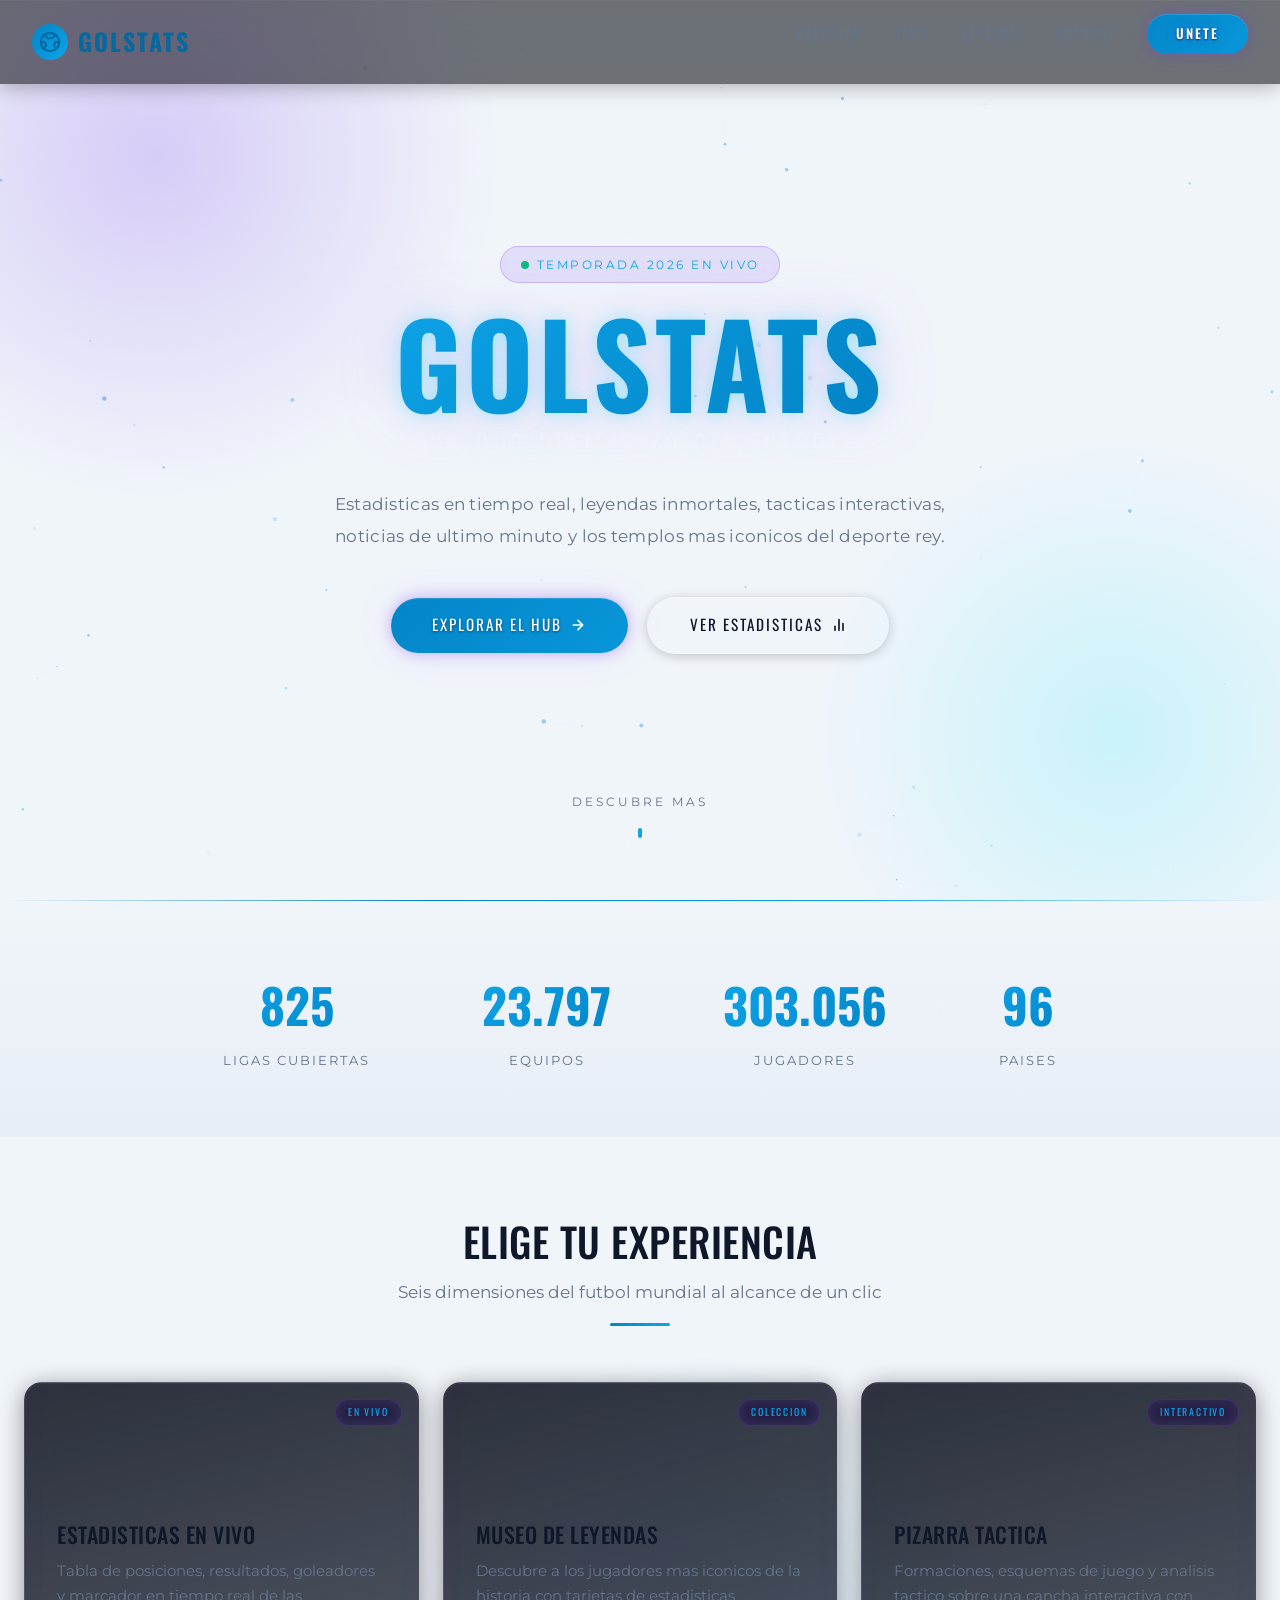
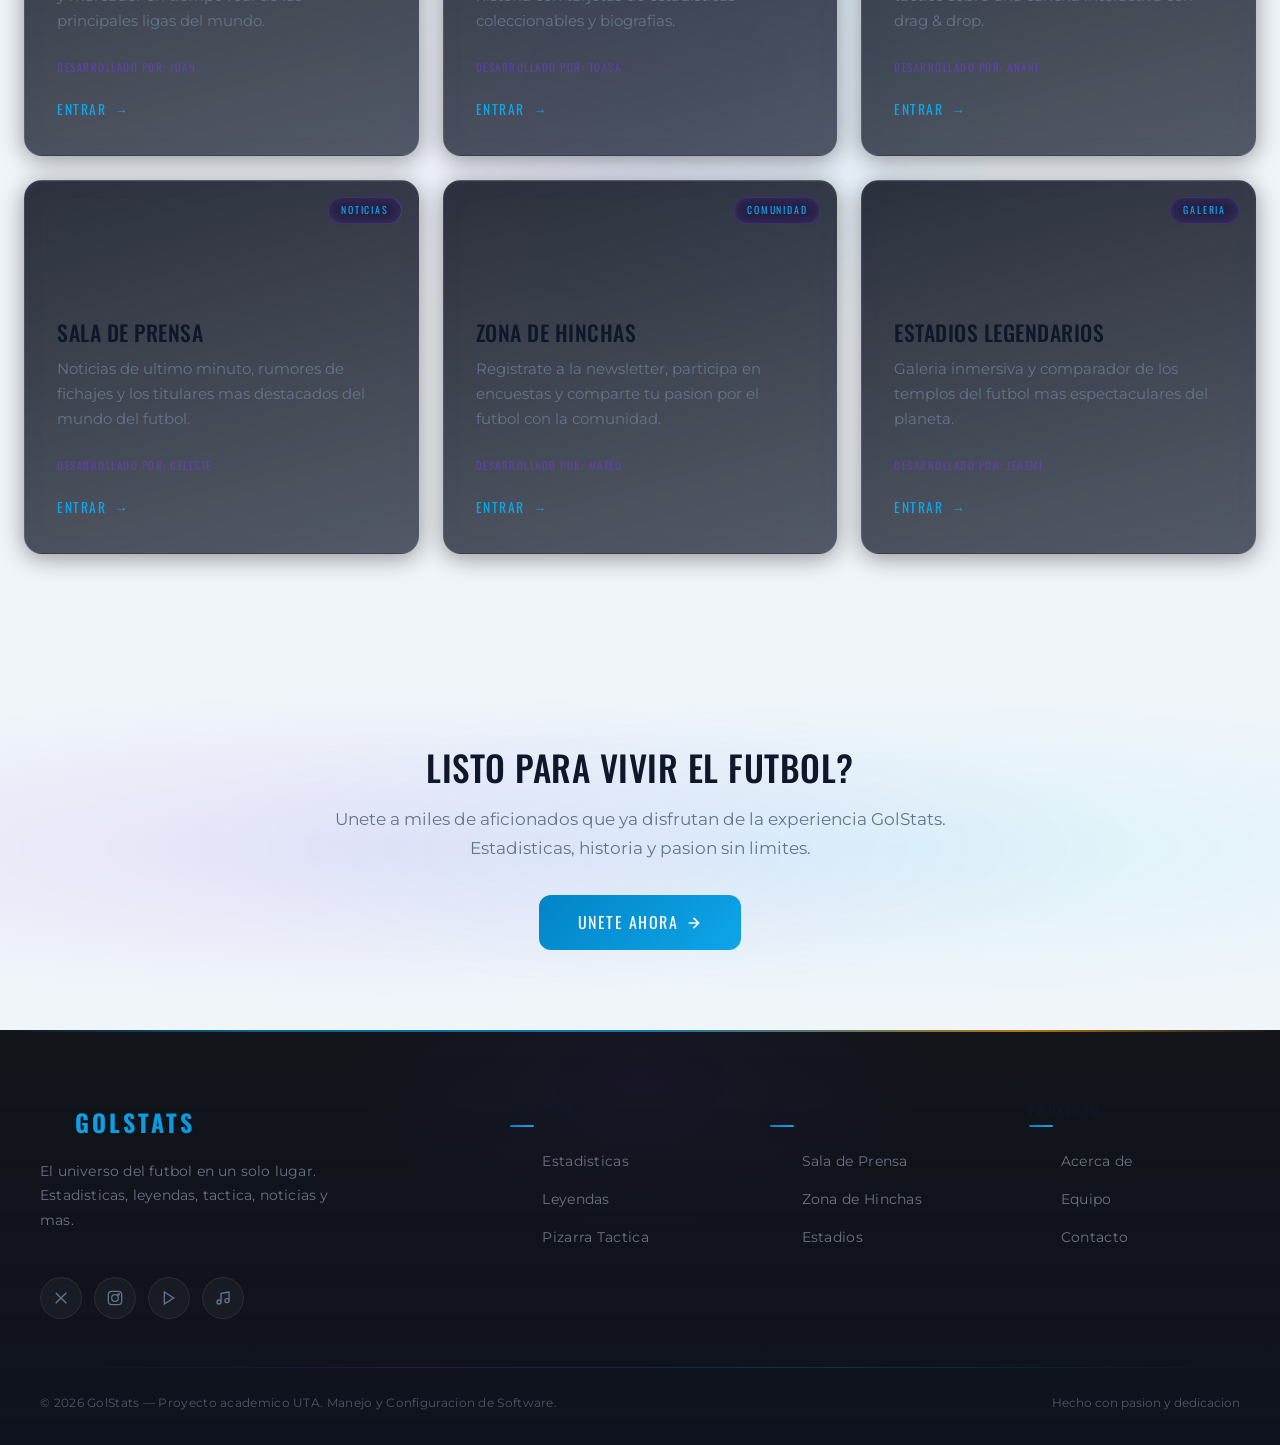
==== commit 27d3219e: "style: rediseno global index y tokens en paleta blanco/gris/celeste, SVG icons" ====
--- a/index.html
+++ b/index.html
@@ -1,30 +1,30 @@
-<!DOCTYPE html>
+﻿<!DOCTYPE html>
 <html lang="es">
 <head>
   <meta charset="UTF-8">
   <meta name="viewport" content="width=device-width, initial-scale=1.0">
 
   <!-- SEO -->
-  <title>GolStats | El Hub Definitivo del Fútbol</title>
-  <meta name="description" content="GolStats: estadísticas en vivo, leyendas del fútbol, táctica interactiva, noticias, zona de hinchas y los estadios más icónicos del mundo. Todo el fútbol en un solo lugar.">
-  <meta name="keywords" content="fútbol, estadísticas, leyendas, tácticas, estadios, noticias deportivas">
-  <meta name="author" content="GolStats — Proyecto Académico UTA">
-  <meta name="theme-color" content="#030509">
+  <title>GolStats | El Hub Definitivo del Futbol</title>
+  <meta name="description" content="GolStats: estadisticas en vivo, leyendas del futbol, tactica interactiva, noticias, zona de hinchas y los estadios mas iconicos del mundo. Todo el futbol en un solo lugar.">
+  <meta name="keywords" content="futbol, estadisticas, leyendas, tacticas, estadios, noticias deportivas">
+  <meta name="author" content="GolStats - Proyecto Academico UTA">
+  <meta name="theme-color" content="#f0f5fa">
 
   <!-- Open Graph -->
-  <meta property="og:title" content="GolStats | El Hub Definitivo del Fútbol">
-  <meta property="og:description" content="Estadísticas, leyendas, táctica, noticias y más. El universo del fútbol en un solo lugar.">
+  <meta property="og:title" content="GolStats | El Hub Definitivo del Futbol">
+  <meta property="og:description" content="Estadisticas, leyendas, tactica, noticias y mas. El universo del futbol en un solo lugar.">
   <meta property="og:type" content="website">
 
-  <!-- Favicon emoji fallback -->
-  <link rel="icon" href="data:image/svg+xml,<svg xmlns='http://www.w3.org/2000/svg' viewBox='0 0 100 100'><text y='.9em' font-size='90'>⚽</text></svg>">
-
-  <!-- Google Fonts: Oswald (títulos) + Montserrat (cuerpo) -->
+  <!-- Favicon SVG dinamico -->
+  <link rel="icon" href="data:image/svg+xml,<svg xmlns='http://www.w3.org/2000/svg' viewBox='0 0 24 24' fill='none' stroke='%230284c7' stroke-width='2'><circle cx='12' cy='12' r='10'/><path d='M12 2a10 10 0 0 1 6.35 2.3L14 8H10L5.65 4.3A10 10 0 0 1 12 2z'/></svg>">
+
+  <!-- Google Fonts -->
   <link rel="preconnect" href="https://fonts.googleapis.com">
   <link rel="preconnect" href="https://fonts.gstatic.com" crossorigin>
   <link href="https://fonts.googleapis.com/css2?family=Montserrat:wght@400;500;600;700&family=Oswald:wght@400;500;700&display=swap" rel="stylesheet">
 
-  <!-- Bootstrap 5 CSS (CDN) -->
+  <!-- Bootstrap 5 CSS -->
   <link href="https://cdn.jsdelivr.net/npm/bootstrap@5.3.3/dist/css/bootstrap.min.css" rel="stylesheet">
 
   <!-- Estilos del proyecto -->
@@ -33,26 +33,32 @@
 </head>
 <body>
 
-  <!-- ============ CURSOR GLOW (desktop) ============ -->
+  <!-- ============ CURSOR GLOW ============ -->
   <div class="cursor-glow" id="cursorGlow"></div>
 
   <!-- ============ NAVBAR ============ -->
   <nav class="navbar" id="mainNav">
     <a href="#" class="nav-logo">
-      <span class="nav-logo-icon">⚽</span>
+      <!-- Icono SVG balon -->
+      <span class="nav-logo-icon" aria-hidden="true">
+        <svg viewBox="0 0 24 24" fill="none" stroke="currentColor" stroke-width="2" stroke-linecap="round" stroke-linejoin="round" width="22" height="22">
+          <circle cx="12" cy="12" r="10"/>
+          <path d="M12 2a10 10 0 0 1 6.35 2.3L14 8H10L5.65 4.3A10 10 0 0 1 12 2z"/>
+          <path d="M2 12h4l2 4-3 3.5A10 10 0 0 1 2 12z"/>
+          <path d="M22 12a10 10 0 0 1-3 7.5L16 16l2-4h4z"/>
+        </svg>
+      </span>
       GolStats
     </a>
     <ul class="nav-links" id="navLinks">
       <li><a href="#explorar">Explorar</a></li>
       <li><a href="#stats">Stats</a></li>
-      <li><a href="pages/leyendas.html">Leyendas</a></li>
-      <li><a href="pages/sala-prensa.html">Noticias</a></li>
-      <li><a href="#contacto" class="btn-neon nav-cta">Únete</a></li>
+      <li><a href="pages/toasa.html">Leyendas</a></li>
+      <li><a href="pages/celeste.html">Noticias</a></li>
+      <li><a href="#contacto" class="btn-neon nav-cta">Unete</a></li>
     </ul>
-    <button class="nav-toggle" id="navToggle" aria-label="Abrir menú">
-      <span></span>
-      <span></span>
-      <span></span>
+    <button class="nav-toggle" id="navToggle" aria-label="Abrir menu">
+      <span></span><span></span><span></span>
     </button>
   </nav>
 
@@ -68,10 +74,10 @@
       </div>
 
       <h1 class="hero-title">GOLSTATS</h1>
-      <p class="hero-tagline">El Hub Definitivo del Fútbol</p>
+      <p class="hero-tagline">El Hub Definitivo del Futbol</p>
       <p class="hero-subtitle">
-        Estadísticas en tiempo real, leyendas inmortales, tácticas interactivas,
-        noticias de último minuto y los templos más icónicos del deporte rey.
+        Estadisticas en tiempo real, leyendas inmortales, tacticas interactivas,
+        noticias de ultimo minuto y los templos mas iconicos del deporte rey.
       </p>
 
       <div class="hero-actions">
@@ -80,14 +86,14 @@
           <svg width="16" height="16" viewBox="0 0 24 24" fill="none" stroke="currentColor" stroke-width="2.5" stroke-linecap="round" stroke-linejoin="round"><path d="M5 12h14M12 5l7 7-7 7"/></svg>
         </a>
         <a href="#stats" class="btn-ghost">
-          Ver Estadísticas
+          Ver Estadisticas
           <svg width="16" height="16" viewBox="0 0 24 24" fill="none" stroke="currentColor" stroke-width="2.5" stroke-linecap="round" stroke-linejoin="round"><path d="M18 20V10M12 20V4M6 20v-6"/></svg>
         </a>
       </div>
     </div>
 
     <div class="hero-scroll">
-      <span>Descubre más</span>
+      <span>Descubre mas</span>
       <div class="scroll-indicator"></div>
     </div>
   </section>
@@ -109,7 +115,7 @@
       </div>
       <div class="stat-item reveal">
         <span class="stat-number" data-target="99">0</span>
-        <span class="stat-label">Países</span>
+        <span class="stat-label">Paises</span>
       </div>
     </div>
   </section>
@@ -118,7 +124,7 @@
   <section class="cards-section" id="explorar">
     <div class="section-heading reveal">
       <h2>Elige tu experiencia</h2>
-      <p>Seis dimensiones del fútbol mundial al alcance de un clic</p>
+      <p>Seis dimensiones del futbol mundial al alcance de un clic</p>
       <span class="heading-accent"></span>
     </div>
 
@@ -128,23 +134,34 @@
         <a href="pages/juan.html" class="card-hub d-block reveal" style="transition-delay:0.05s" id="card-estadisticas">
           <div class="card-hub-border"></div>
           <span class="card-badge">En vivo</span>
-          <span class="card-icon">⚡</span>
-          <h3>Estadísticas en Vivo</h3>
+          <span class="card-icon" aria-hidden="true">
+            <!-- Icono: onda/actividad en vivo -->
+            <svg viewBox="0 0 24 24" fill="none" stroke="currentColor" stroke-width="2" stroke-linecap="round" stroke-linejoin="round">
+              <polyline points="22 12 18 12 15 21 9 3 6 12 2 12"/>
+            </svg>
+          </span>
+          <h3>Estadisticas en Vivo</h3>
           <p>Tabla de posiciones, resultados, goleadores y marcador en tiempo real de las principales ligas del mundo.</p>
           <span class="card-dev">Desarrollado por: Juan</span>
-          <span class="card-cta">Entrar <span class="card-cta-arrow">→</span></span>
+          <span class="card-cta">Entrar <span class="card-cta-arrow">&#8594;</span></span>
         </a>
       </div>
 
       <div class="col-12 col-md-6 col-lg-4">
         <a href="pages/toasa.html" class="card-hub d-block reveal" style="transition-delay:0.1s" id="card-leyendas">
           <div class="card-hub-border"></div>
-          <span class="card-badge">Colección</span>
-          <span class="card-icon">👑</span>
+          <span class="card-badge">Coleccion</span>
+          <span class="card-icon" aria-hidden="true">
+            <!-- Icono: corona/leyenda -->
+            <svg viewBox="0 0 24 24" fill="none" stroke="currentColor" stroke-width="2" stroke-linecap="round" stroke-linejoin="round">
+              <path d="M2 20h20"/>
+              <path d="M2 20l3-10 4 6 3-8 3 8 4-6 3 10"/>
+            </svg>
+          </span>
           <h3>Museo de Leyendas</h3>
-          <p>Descubre a los jugadores más icónicos de la historia con tarjetas de estadísticas coleccionables y biografías.</p>
+          <p>Descubre a los jugadores mas iconicos de la historia con tarjetas de estadisticas coleccionables y biografias.</p>
           <span class="card-dev">Desarrollado por: Toasa</span>
-          <span class="card-cta">Entrar <span class="card-cta-arrow">→</span></span>
+          <span class="card-cta">Entrar <span class="card-cta-arrow">&#8594;</span></span>
         </a>
       </div>
 
@@ -152,11 +169,19 @@
         <a href="pages/anahi.html" class="card-hub d-block reveal" style="transition-delay:0.15s" id="card-tactica">
           <div class="card-hub-border"></div>
           <span class="card-badge">Interactivo</span>
-          <span class="card-icon">🧠</span>
-          <h3>Pizarra Táctica</h3>
-          <p>Formaciones, esquemas de juego y análisis táctico sobre una cancha interactiva con drag &amp; drop.</p>
+          <span class="card-icon" aria-hidden="true">
+            <!-- Icono: cerebro/tactica -->
+            <svg viewBox="0 0 24 24" fill="none" stroke="currentColor" stroke-width="2" stroke-linecap="round" stroke-linejoin="round">
+              <rect x="3" y="3" width="18" height="18" rx="2"/>
+              <circle cx="9" cy="9" r="2"/>
+              <circle cx="15" cy="15" r="2"/>
+              <path d="M9 15l6-6"/>
+            </svg>
+          </span>
+          <h3>Pizarra Tactica</h3>
+          <p>Formaciones, esquemas de juego y analisis tactico sobre una cancha interactiva con drag &amp; drop.</p>
           <span class="card-dev">Desarrollado por: Anahi</span>
-          <span class="card-cta">Entrar <span class="card-cta-arrow">→</span></span>
+          <span class="card-cta">Entrar <span class="card-cta-arrow">&#8594;</span></span>
         </a>
       </div>
 
@@ -164,11 +189,17 @@
         <a href="pages/celeste.html" class="card-hub d-block reveal" style="transition-delay:0.2s" id="card-prensa">
           <div class="card-hub-border"></div>
           <span class="card-badge">Noticias</span>
-          <span class="card-icon">📰</span>
+          <span class="card-icon" aria-hidden="true">
+            <!-- Icono: periodico/noticias -->
+            <svg viewBox="0 0 24 24" fill="none" stroke="currentColor" stroke-width="2" stroke-linecap="round" stroke-linejoin="round">
+              <path d="M4 22h16a2 2 0 0 0 2-2V4a2 2 0 0 0-2-2H8a2 2 0 0 0-2 2v16a2 2 0 0 1-2 2zm0 0a2 2 0 0 1-2-2v-9c0-1.1.9-2 2-2h2"/>
+              <path d="M18 14h-8M15 18h-5M10 6h8v4h-8z"/>
+            </svg>
+          </span>
           <h3>Sala de Prensa</h3>
-          <p>Noticias de último minuto, rumores de fichajes y los titulares más destacados del mundo del fútbol.</p>
+          <p>Noticias de ultimo minuto, rumores de fichajes y los titulares mas destacados del mundo del futbol.</p>
           <span class="card-dev">Desarrollado por: Celeste</span>
-          <span class="card-cta">Entrar <span class="card-cta-arrow">→</span></span>
+          <span class="card-cta">Entrar <span class="card-cta-arrow">&#8594;</span></span>
         </a>
       </div>
 
@@ -176,23 +207,40 @@
         <a href="pages/mateo.html" class="card-hub d-block reveal" style="transition-delay:0.25s" id="card-hinchas">
           <div class="card-hub-border"></div>
           <span class="card-badge">Comunidad</span>
-          <span class="card-icon">🎟️</span>
+          <span class="card-icon" aria-hidden="true">
+            <!-- Icono: gente/comunidad -->
+            <svg viewBox="0 0 24 24" fill="none" stroke="currentColor" stroke-width="2" stroke-linecap="round" stroke-linejoin="round">
+              <path d="M17 21v-2a4 4 0 0 0-4-4H5a4 4 0 0 0-4 4v2"/>
+              <circle cx="9" cy="7" r="4"/>
+              <path d="M23 21v-2a4 4 0 0 0-3-3.87"/>
+              <path d="M16 3.13a4 4 0 0 1 0 7.75"/>
+            </svg>
+          </span>
           <h3>Zona de Hinchas</h3>
-          <p>Regístrate a la newsletter, participa en encuestas y comparte tu pasión por el fútbol con la comunidad.</p>
+          <p>Registrate a la newsletter, participa en encuestas y comparte tu pasion por el futbol con la comunidad.</p>
           <span class="card-dev">Desarrollado por: Mateo</span>
-          <span class="card-cta">Entrar <span class="card-cta-arrow">→</span></span>
+          <span class="card-cta">Entrar <span class="card-cta-arrow">&#8594;</span></span>
         </a>
       </div>
 
       <div class="col-12 col-md-6 col-lg-4">
         <a href="pages/jeremi.html" class="card-hub d-block reveal" style="transition-delay:0.3s" id="card-estadios">
           <div class="card-hub-border"></div>
-          <span class="card-badge">Galería</span>
-          <span class="card-icon">🏟️</span>
+          <span class="card-badge">Galeria</span>
+          <span class="card-icon" aria-hidden="true">
+            <!-- Icono: estadio/edificio -->
+            <svg viewBox="0 0 24 24" fill="none" stroke="currentColor" stroke-width="2" stroke-linecap="round" stroke-linejoin="round">
+              <path d="M3 21h18"/>
+              <path d="M5 21V7l7-4 7 4v14"/>
+              <path d="M9 21v-4a2 2 0 0 1 2-2h2a2 2 0 0 1 2 2v4"/>
+              <rect x="9" y="9" width="2" height="3"/>
+              <rect x="13" y="9" width="2" height="3"/>
+            </svg>
+          </span>
           <h3>Estadios Legendarios</h3>
-          <p>Galería inmersiva y comparador de los templos del fútbol más espectaculares del planeta.</p>
+          <p>Galeria inmersiva y comparador de los templos del futbol mas espectaculares del planeta.</p>
           <span class="card-dev">Desarrollado por: Jeremi</span>
-          <span class="card-cta">Entrar <span class="card-cta-arrow">→</span></span>
+          <span class="card-cta">Entrar <span class="card-cta-arrow">&#8594;</span></span>
         </a>
       </div>
 
@@ -202,13 +250,13 @@
   <!-- ============ CTA SECTION ============ -->
   <section class="cta-section reveal" id="contacto">
     <div class="cta-content">
-      <h2>¿Listo para vivir el fútbol?</h2>
+      <h2>Listo para vivir el futbol?</h2>
       <p>
-        Únete a miles de aficionados que ya disfrutan de la experiencia GolStats.
-        Estadísticas, historia y pasión sin límites.
+        Unete a miles de aficionados que ya disfrutan de la experiencia GolStats.
+        Estadisticas, historia y pasion sin limites.
       </p>
       <a href="pages/mateo.html" class="btn-neon">
-        Únete Ahora
+        Unete Ahora
         <svg width="16" height="16" viewBox="0 0 24 24" fill="none" stroke="currentColor" stroke-width="2.5" stroke-linecap="round" stroke-linejoin="round"><path d="M5 12h14M12 5l7 7-7 7"/></svg>
       </a>
     </div>
@@ -218,31 +266,46 @@
   <footer class="site-footer">
     <div class="footer-content">
       <div class="footer-brand">
-        <span class="footer-brand-name">⚽ GolStats</span>
-        <p>El universo del fútbol en un solo lugar. Estadísticas, leyendas, táctica, noticias y más.</p>
+        <span class="footer-brand-name">
+          <svg viewBox="0 0 24 24" fill="none" stroke="currentColor" stroke-width="2" width="20" height="20" aria-hidden="true" style="vertical-align:middle;margin-right:6px"><circle cx="12" cy="12" r="10"/><path d="M12 2a10 10 0 0 1 6.35 2.3L14 8H10L5.65 4.3A10 10 0 0 1 12 2z"/></svg>
+          GolStats
+        </span>
+        <p>El universo del futbol en un solo lugar. Estadisticas, leyendas, tactica, noticias y mas.</p>
         <div class="footer-socials">
-          <a href="#" class="footer-social-link" aria-label="Twitter">𝕏</a>
-          <a href="#" class="footer-social-link" aria-label="Instagram">📷</a>
-          <a href="#" class="footer-social-link" aria-label="YouTube">▶</a>
-          <a href="#" class="footer-social-link" aria-label="TikTok">♪</a>
+          <!-- Icono X (Twitter) -->
+          <a href="#" class="footer-social-link" aria-label="Twitter">
+            <svg viewBox="0 0 24 24" fill="none" stroke="currentColor" stroke-width="2" width="16" height="16"><path d="M4 4l16 16M4 20L20 4"/></svg>
+          </a>
+          <!-- Icono camara (Instagram) -->
+          <a href="#" class="footer-social-link" aria-label="Instagram">
+            <svg viewBox="0 0 24 24" fill="none" stroke="currentColor" stroke-width="2" width="16" height="16"><rect x="2" y="2" width="20" height="20" rx="5"/><circle cx="12" cy="12" r="5"/><circle cx="17.5" cy="6.5" r="1" fill="currentColor"/></svg>
+          </a>
+          <!-- Icono play (YouTube) -->
+          <a href="#" class="footer-social-link" aria-label="YouTube">
+            <svg viewBox="0 0 24 24" fill="none" stroke="currentColor" stroke-width="2" width="16" height="16"><polygon points="5 3 19 12 5 21 5 3"/></svg>
+          </a>
+          <!-- Icono musica (TikTok) -->
+          <a href="#" class="footer-social-link" aria-label="TikTok">
+            <svg viewBox="0 0 24 24" fill="none" stroke="currentColor" stroke-width="2" width="16" height="16"><path d="M9 18V5l12-2v13"/><circle cx="6" cy="18" r="3"/><circle cx="18" cy="16" r="3"/></svg>
+          </a>
         </div>
       </div>
 
       <div class="footer-column">
         <h4>Secciones</h4>
         <ul>
-          <li><a href="pages/estadisticas.html">Estadísticas</a></li>
-          <li><a href="pages/leyendas.html">Leyendas</a></li>
-          <li><a href="pages/pizarra-tactica.html">Pizarra Táctica</a></li>
+          <li><a href="pages/juan.html">Estadisticas</a></li>
+          <li><a href="pages/toasa.html">Leyendas</a></li>
+          <li><a href="pages/anahi.html">Pizarra Tactica</a></li>
         </ul>
       </div>
 
       <div class="footer-column">
-        <h4>Más</h4>
+        <h4>Mas</h4>
         <ul>
-          <li><a href="pages/sala-prensa.html">Sala de Prensa</a></li>
-          <li><a href="pages/zona-hinchas.html">Zona de Hinchas</a></li>
-          <li><a href="pages/estadios.html">Estadios</a></li>
+          <li><a href="pages/celeste.html">Sala de Prensa</a></li>
+          <li><a href="pages/mateo.html">Zona de Hinchas</a></li>
+          <li><a href="pages/jeremi.html">Estadios</a></li>
         </ul>
       </div>
 
@@ -257,24 +320,23 @@
     </div>
 
     <div class="footer-bottom">
-      <span class="footer-copy">&copy; 2026 GolStats — Proyecto académico UTA. Manejo y Configuración de Software.</span>
-      <span class="footer-credits">Hecho con 💜 y mucho ⚽</span>
+      <span class="footer-copy">&copy; 2026 GolStats &mdash; Proyecto academico UTA. Manejo y Configuracion de Software.</span>
+      <span class="footer-credits">Hecho con pasion y dedicacion</span>
     </div>
   </footer>
 
-  <!-- Bootstrap JS Bundle (CDN) -->
+  <!-- Bootstrap JS Bundle -->
   <script src="https://cdn.jsdelivr.net/npm/bootstrap@5.3.3/dist/js/bootstrap.bundle.min.js"></script>
 
-  <!-- Navbar: scroll, toggle, smooth-scroll -->
+  <!-- Navbar -->
   <script defer src="js/navbar.js"></script>
 
   <script>
   /* ============================================================
-     GOLSTATS — JavaScript Premium
+     GOLSTATS - JavaScript (sin cambios funcionales)
   ============================================================= */
 
-
-  // ---------- CURSOR GLOW (desktop only) ----------
+  // ---------- CURSOR GLOW ----------
   const cursorGlow = document.getElementById('cursorGlow');
   if (window.matchMedia('(pointer: fine)').matches) {
     document.addEventListener('mousemove', e => {
@@ -330,9 +392,7 @@
           const progress = Math.min(elapsed / duration, 1);
           const easedProgress = easeOutExpo(progress);
           const currentValue = Math.floor(easedProgress * target);
-
           el.textContent = currentValue.toLocaleString('es-ES');
-
           if (progress < 1) {
             requestAnimationFrame(updateCounter);
           } else {
@@ -369,8 +429,8 @@
         size: Math.random() * 2 + 0.5,
         speedX: (Math.random() - 0.5) * 0.4,
         speedY: (Math.random() - 0.5) * 0.4,
-        opacity: Math.random() * 0.5 + 0.1,
-        hue: Math.random() > 0.5 ? 270 : 188  // purple or cyan
+        opacity: Math.random() * 0.4 + 0.05,
+        hue: Math.random() > 0.5 ? 200 : 210
       };
     }
 
@@ -387,21 +447,18 @@
       particles.forEach(p => {
         ctx.beginPath();
         ctx.arc(p.x, p.y, p.size, 0, Math.PI * 2);
-        ctx.fillStyle = `hsla(${p.hue}, 80%, 60%, ${p.opacity})`;
+        ctx.fillStyle = `hsla(${p.hue}, 70%, 50%, ${p.opacity})`;
         ctx.fill();
 
-        // Move
         p.x += p.speedX;
         p.y += p.speedY;
 
-        // Wrap around
         if (p.x < 0) p.x = canvas.width;
         if (p.x > canvas.width) p.x = 0;
         if (p.y < 0) p.y = canvas.height;
         if (p.y > canvas.height) p.y = 0;
       });
 
-      // Draw lines between close particles
       for (let i = 0; i < particles.length; i++) {
         for (let j = i + 1; j < particles.length; j++) {
           const dx = particles[i].x - particles[j].x;
@@ -412,7 +469,7 @@
             ctx.beginPath();
             ctx.moveTo(particles[i].x, particles[i].y);
             ctx.lineTo(particles[j].x, particles[j].y);
-            ctx.strokeStyle = `rgba(124, 58, 237, ${0.06 * (1 - dist / 150)})`;
+            ctx.strokeStyle = `rgba(14, 165, 233, ${0.06 * (1 - dist / 150)})`;
             ctx.lineWidth = 0.5;
             ctx.stroke();
           }
@@ -422,7 +479,6 @@
       animId = requestAnimationFrame(drawParticles);
     }
 
-    // Only animate when hero is visible
     const heroObserver = new IntersectionObserver((entries) => {
       entries.forEach(entry => {
         if (entry.isIntersecting) {
@@ -442,9 +498,7 @@
     initParticles();
     heroObserver.observe(document.getElementById('hero'));
   }
-
-
   </script>
 
 </body>
-</html>
+</html>
--- a/css/global.css
+++ b/css/global.css
@@ -1,27 +1,27 @@
-/* ============================================================
-   GLOBAL.CSS — Base compartida de GolStats
-   ⚠️ Archivo de configuración inicial. No editar por integrante
-   individual; cualquier cambio debe acordarse en grupo.
+﻿/* ============================================================
+   GLOBAL.CSS - Base compartida de GolStats
+   RAMA: feature/cambioDisenio - Rediseno: blanco / gris / celeste.
+   Cambio coordinado con el equipo.
 ============================================================= */
 
 /* ---------- DESIGN TOKENS ---------- */
 :root {
-  /* Paleta — "Noche de Champions" — Ampliada */
-  --bg-primary:      #030509;
-  --bg-secondary:    #0a0e1a;
-  --bg-elevated:     #111827;
-  --bg-glass:        rgba(10, 14, 26, 0.65);
-
-  --accent-primary:  #7c3aed;
-  --accent-secondary:#00e5ff;
-  --accent-gold:     #ffd60a;
-  --accent-success:  #00ff87;
-  --accent-pink:     #f472b6;
-  --accent-orange:   #fb923c;
-
-  --text-primary:    #f0f2f5;
-  --text-muted:      #7b8494;
-  --text-bright:     #ffffff;
+  /* Paleta clara - blancos, grises, azul cielo */
+  --bg-primary:       #f0f5fa;
+  --bg-secondary:     #e8eef6;
+  --bg-elevated:      #ffffff;
+  --bg-glass:         rgba(255, 255, 255, 0.82);
+
+  --accent-primary:   #0284c7;
+  --accent-secondary: #0ea5e9;
+  --accent-gold:      #f59e0b;
+  --accent-success:   #10b981;
+  --accent-pink:      #ec4899;
+  --accent-orange:    #f97316;
+
+  --text-primary:     #0f172a;
+  --text-muted:       #64748b;
+  --text-bright:      #0369a1;
 
   --font-heading: 'Oswald', sans-serif;
   --font-body:    'Montserrat', sans-serif;
@@ -35,10 +35,10 @@
   --transition-base: 0.35s cubic-bezier(.4,0,.2,1);
   --transition-slow: 0.6s cubic-bezier(.4,0,.2,1);
 
-  --shadow-glow-cyan: 0 0 30px rgba(0,229,255,0.2), 0 0 60px rgba(0,229,255,0.08);
-  --shadow-glow-purple: 0 0 30px rgba(124,58,237,0.25), 0 0 60px rgba(124,58,237,0.1);
-  --shadow-card: 0 8px 32px rgba(0,0,0,0.4);
-  --shadow-card-hover: 0 20px 60px rgba(0,0,0,0.6), 0 0 40px rgba(0,229,255,0.12);
+  --shadow-glow-cyan:   0 4px 20px rgba(14,165,233,0.15), 0 2px 8px rgba(14,165,233,0.08);
+  --shadow-glow-purple: 0 4px 20px rgba(2,132,199,0.15),  0 2px 8px rgba(2,132,199,0.08);
+  --shadow-card:        0 4px 16px rgba(15,23,42,0.08), 0 2px 6px rgba(15,23,42,0.05);
+  --shadow-card-hover:  0 8px 30px rgba(15,23,42,0.12), 0 4px 20px rgba(14,165,233,0.1);
 }
 
 /* ---------- RESET + BASE ---------- */
@@ -63,13 +63,9 @@
   overflow-x: hidden;
 }
 
-/* Custom scrollbar */
-::-webkit-scrollbar {
-  width: 8px;
-}
-::-webkit-scrollbar-track {
-  background: var(--bg-primary);
-}
+/* Scrollbar */
+::-webkit-scrollbar { width: 8px; }
+::-webkit-scrollbar-track { background: var(--bg-secondary); }
 ::-webkit-scrollbar-thumb {
   background: linear-gradient(180deg, var(--accent-primary), var(--accent-secondary));
   border-radius: 10px;
@@ -77,8 +73,8 @@
 
 /* Selection */
 ::selection {
-  background: rgba(124,58,237,0.4);
-  color: #fff;
+  background: rgba(14,165,233,0.2);
+  color: var(--text-primary);
 }
 
 /* ---------- TYPOGRAPHY ---------- */
@@ -87,6 +83,7 @@
   text-transform: uppercase;
   letter-spacing: 0.5px;
   line-height: 1.2;
+  color: var(--text-primary);
 }
 
 a {
@@ -95,24 +92,20 @@
   transition: color var(--transition-fast);
 }
 
-p {
-  line-height: 1.75;
-}
+p { line-height: 1.75; }
 
 /* ---------- UTILITY CLASSES ---------- */
-.text-muted-custom {
-  color: var(--text-muted) !important;
-}
+.text-muted-custom { color: var(--text-muted) !important; }
 
 .glass {
   background: var(--bg-glass);
-  backdrop-filter: blur(20px) saturate(180%);
-  -webkit-backdrop-filter: blur(20px) saturate(180%);
-  border: 1px solid rgba(255,255,255,0.06);
+  backdrop-filter: blur(16px) saturate(150%);
+  -webkit-backdrop-filter: blur(16px) saturate(150%);
+  border: 1px solid rgba(15,23,42,0.08);
 }
 
 .gradient-text {
-  background: linear-gradient(135deg, var(--accent-secondary), var(--accent-primary), var(--accent-gold));
+  background: linear-gradient(135deg, var(--accent-primary), var(--accent-secondary));
   -webkit-background-clip: text;
   background-clip: text;
   color: transparent;
@@ -150,22 +143,14 @@
 }
 
 .btn-neon:hover {
-  transform: translateY(-4px) scale(1.02);
-  box-shadow:
-    0 12px 40px rgba(124,58,237,0.4),
-    0 0 20px rgba(0,229,255,0.2);
+  transform: translateY(-3px) scale(1.02);
+  box-shadow: 0 12px 30px rgba(2,132,199,0.3), 0 4px 12px rgba(14,165,233,0.2);
   color: #fff;
 }
 
-.btn-neon:hover::before {
-  opacity: 1;
-}
-
-.btn-neon:active {
-  transform: translateY(-1px) scale(0.98);
-}
-
-/* Botón de regreso usado en las 6 sub-páginas */
+.btn-neon:hover::before { opacity: 1; }
+.btn-neon:active { transform: translateY(-1px) scale(0.98); }
+
 .btn-volver {
   display: inline-flex;
   align-items: center;
@@ -177,12 +162,16 @@
   letter-spacing: 1px;
   padding: 0.6rem 1.2rem;
   border-radius: var(--radius-sm);
-  transition: color var(--transition-base), background var(--transition-base);
+  border: 1.5px solid rgba(15,23,42,0.12);
+  background: var(--bg-elevated);
+  transition: color var(--transition-base), background var(--transition-base), border-color var(--transition-base), box-shadow var(--transition-base);
 }
 
 .btn-volver:hover {
-  color: var(--accent-secondary);
-  background: rgba(0,229,255,0.08);
+  color: var(--accent-primary);
+  background: rgba(14,165,233,0.06);
+  border-color: var(--accent-secondary);
+  box-shadow: 0 4px 12px rgba(14,165,233,0.12);
 }
 
 /* ---------- ANIMATIONS ---------- */
@@ -190,44 +179,37 @@
   from { opacity: 0; transform: translateY(40px); }
   to   { opacity: 1; transform: translateY(0); }
 }
-
 @keyframes fadeInDown {
   from { opacity: 0; transform: translateY(-30px); }
   to   { opacity: 1; transform: translateY(0); }
 }
-
 @keyframes fadeIn {
   from { opacity: 0; }
   to   { opacity: 1; }
 }
-
 @keyframes scaleIn {
   from { opacity: 0; transform: scale(0.9); }
   to   { opacity: 1; transform: scale(1); }
 }
-
 @keyframes float {
   0%, 100% { transform: translateY(0); }
   50%      { transform: translateY(-12px); }
 }
-
 @keyframes pulse-glow {
-  0%, 100% { box-shadow: 0 0 20px rgba(124,58,237,0.3); }
-  50%      { box-shadow: 0 0 40px rgba(124,58,237,0.6), 0 0 80px rgba(0,229,255,0.2); }
-}
-
+  0%, 100% { box-shadow: 0 0 16px rgba(2,132,199,0.2); }
+  50%      { box-shadow: 0 0 32px rgba(2,132,199,0.4), 0 0 60px rgba(14,165,233,0.15); }
+}
 @keyframes gradient-shift {
   0%   { background-position: 0% 50%; }
   50%  { background-position: 100% 50%; }
   100% { background-position: 0% 50%; }
 }
-
 @keyframes shimmer {
   0%   { transform: translateX(-100%); }
   100% { transform: translateX(100%); }
 }
 
-/* Scroll reveal animation class */
+/* Scroll reveal */
 .reveal {
   opacity: 0;
   transform: translateY(30px);
@@ -240,7 +222,5 @@
 
 /* ---------- RESPONSIVE BASE ---------- */
 @media (max-width: 768px) {
-  html {
-    scroll-padding-top: 70px;
-  }
+  html { scroll-padding-top: 70px; }
 }
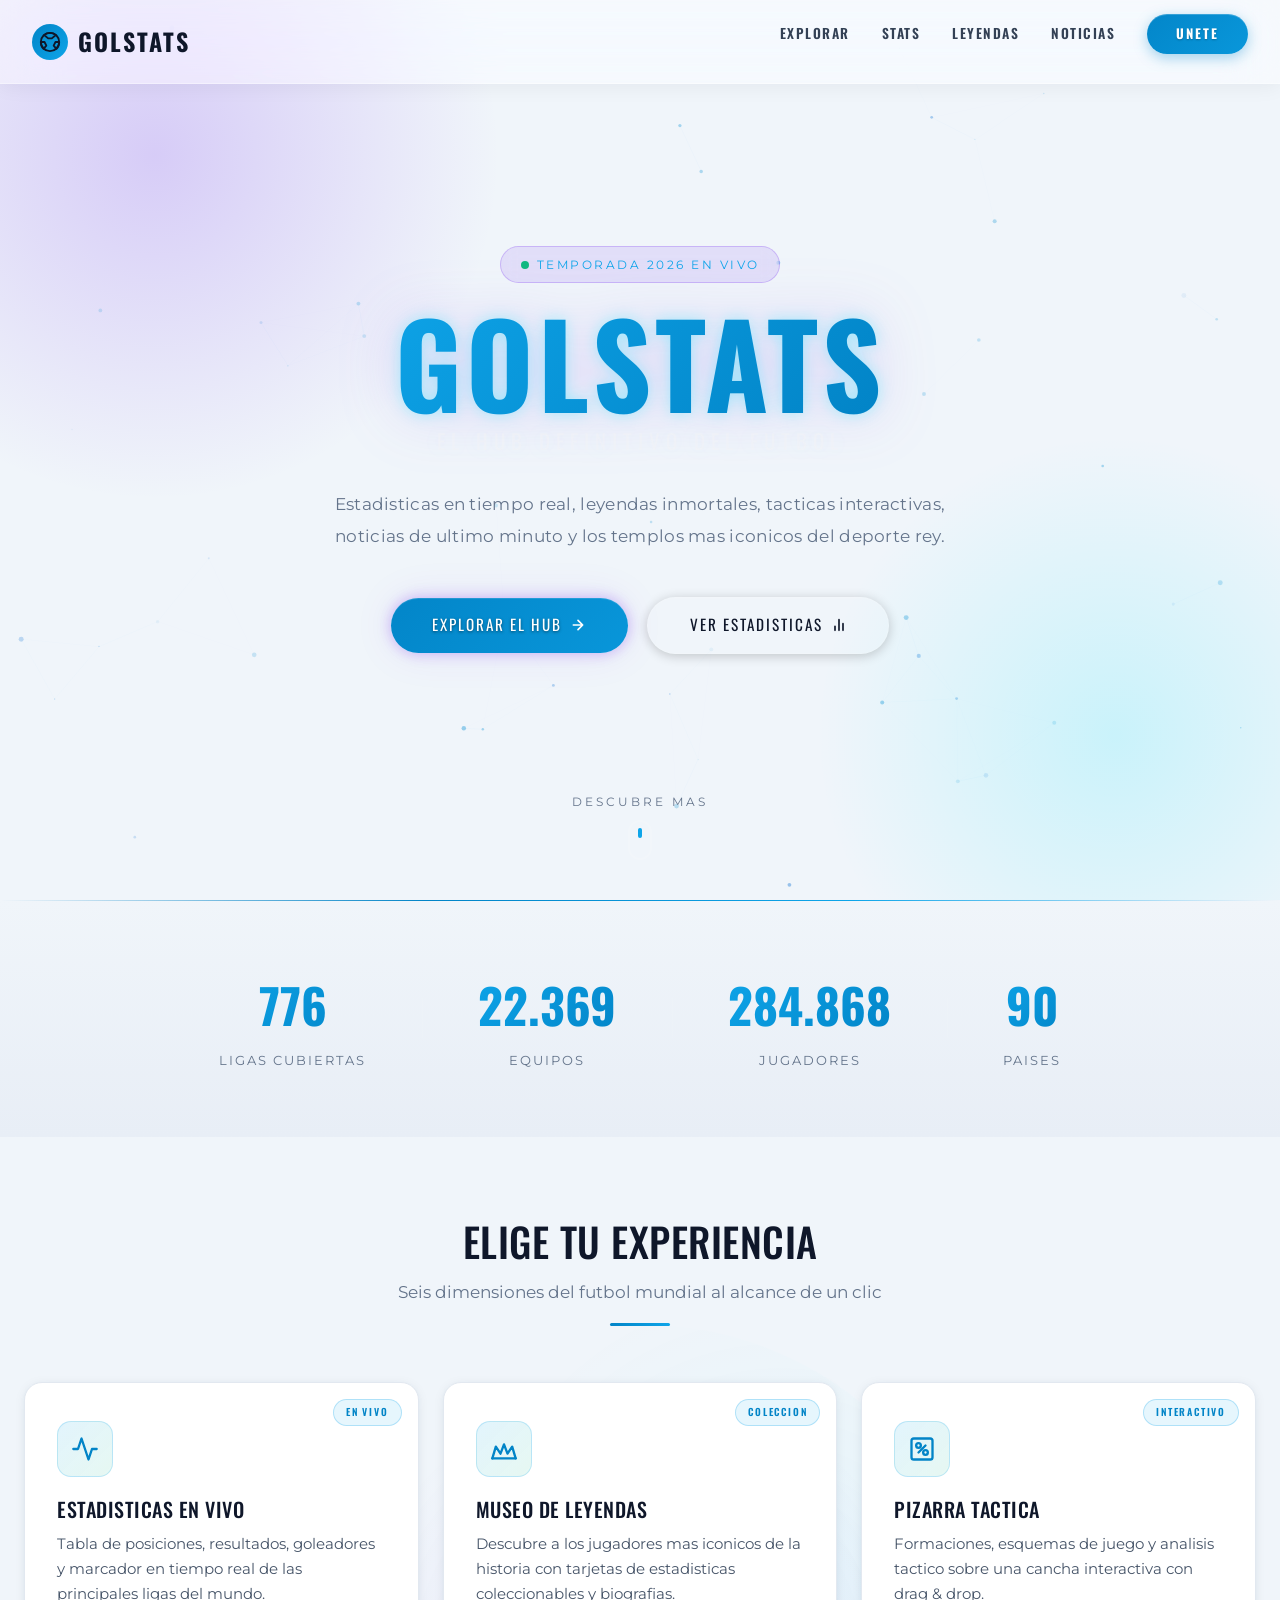
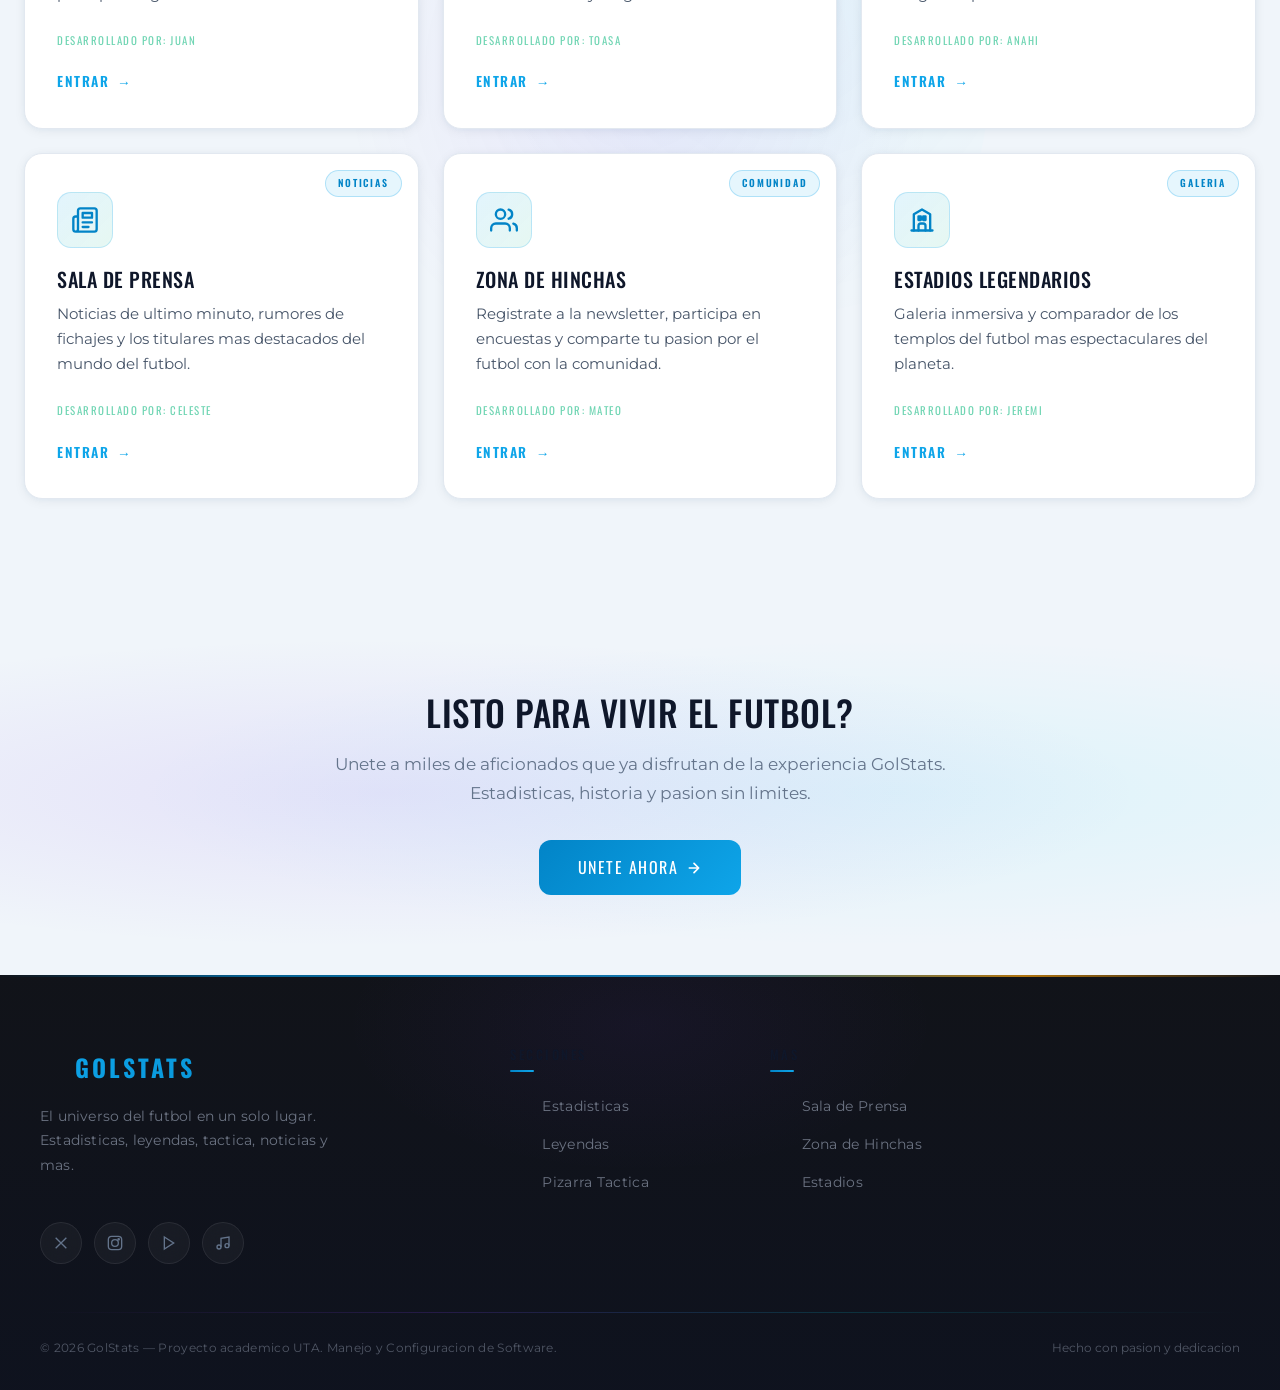
==== commit 1dc5cdc4: "fix: eliminar seccion 'Proyecto' con enlaces vacios (Acerca de, Equipo, Contacto) en el footer de in" ====
--- a/index.html
+++ b/index.html
@@ -1,4 +1,4 @@
-﻿<!DOCTYPE html>
+<!DOCTYPE html>
 <html lang="es">
 <head>
   <meta charset="UTF-8">
@@ -308,15 +308,6 @@
           <li><a href="pages/jeremi.html">Estadios</a></li>
         </ul>
       </div>
-
-      <div class="footer-column">
-        <h4>Proyecto</h4>
-        <ul>
-          <li><a href="#">Acerca de</a></li>
-          <li><a href="#">Equipo</a></li>
-          <li><a href="#">Contacto</a></li>
-        </ul>
-      </div>
     </div>
 
     <div class="footer-bottom">
--- a/css/index.css
+++ b/css/index.css
@@ -14,31 +14,22 @@
   display: flex;
   align-items: center;
   justify-content: space-between;
-  /* Glassmorphism: translucent dark + blur */
-  background: rgba(3, 5, 9, 0.55);
-  backdrop-filter: blur(28px) saturate(190%);
-  -webkit-backdrop-filter: blur(28px) saturate(190%);
-  /* Subtle gradient border bottom */
-  border-bottom: 1px solid rgba(124, 58, 237, 0.12);
-  /* Inner top-highlight for glass edge */
-  box-shadow:
-    inset 0 1px 0 rgba(255, 255, 255, 0.04),
-    0 2px 20px rgba(0, 0, 0, 0.3);
+  /* Frosted glass: transparente + blur fuerte */
+  background: rgba(255, 255, 255, 0.45);
+  backdrop-filter: blur(28px) saturate(180%);
+  -webkit-backdrop-filter: blur(28px) saturate(180%);
+  border-bottom: 1px solid rgba(255, 255, 255, 0.35);
+  box-shadow: 0 2px 20px rgba(15, 23, 42, 0.06);
   transition:
     background var(--transition-base),
     padding var(--transition-base),
-    box-shadow var(--transition-base),
-    border-color var(--transition-base);
+    box-shadow var(--transition-base);
 }
 
 .navbar.scrolled {
-  background: rgba(3, 5, 9, 0.88);
+  background: rgba(255, 255, 255, 0.60);
   padding: 0.6rem 2rem;
-  border-bottom-color: rgba(0, 229, 255, 0.1);
-  box-shadow:
-    inset 0 1px 0 rgba(255, 255, 255, 0.03),
-    0 4px 30px rgba(0, 0, 0, 0.55),
-    0 0 40px rgba(124, 58, 237, 0.06);
+  box-shadow: 0 4px 24px rgba(15, 23, 42, 0.1);
 }
 
 .nav-logo {
@@ -50,7 +41,7 @@
   font-weight: 700;
   text-transform: uppercase;
   letter-spacing: 2px;
-  color: var(--text-bright);
+  color: #0f172a;
 }
 
 .nav-logo-icon {
@@ -75,9 +66,10 @@
 .nav-links a {
   font-family: var(--font-heading);
   font-size: 0.85rem;
+  font-weight: 600;
   text-transform: uppercase;
   letter-spacing: 1.5px;
-  color: var(--text-muted);
+  color: #334155;
   position: relative;
   padding: 0.3rem 0;
   transition: color var(--transition-fast);
@@ -96,8 +88,8 @@
 }
 
 .nav-links a:hover {
-  color: var(--text-bright);
-  text-shadow: 0 0 8px rgba(0, 229, 255, 0.3);
+  color: #0284c7;
+  text-shadow: none;
 }
 
 .nav-links a:hover::after {
@@ -108,20 +100,14 @@
 .nav-cta.btn-neon {
   padding: 0.55rem 1.8rem;
   font-size: 0.82rem;
-  font-weight: 600;
+  font-weight: 700;
   letter-spacing: 2px;
   border-radius: 50px;
-  /* Solid white text, strong shadow for readability on any gradient zone */
   color: #fff;
-  text-shadow:
-    0 1px 2px rgba(0, 0, 0, 0.6),
-    0 0 12px rgba(124, 58, 237, 0.35);
-  /* Resting glow */
-  box-shadow:
-    0 0 10px rgba(124, 58, 237, 0.3),
-    0 0 25px rgba(124, 58, 237, 0.1),
-    inset 0 1px 0 rgba(255, 255, 255, 0.15);
-  /* Smooth gradient shift */
+  text-shadow: 0 1px 2px rgba(0, 0, 0, 0.25);
+  box-shadow:
+    0 4px 14px rgba(2, 132, 199, 0.35),
+    inset 0 1px 0 rgba(255, 255, 255, 0.2);
   background-size: 200% 200%;
   background-position: 0% 50%;
   transition:
@@ -621,37 +607,24 @@
 /* ---- Card base: Glassmorphism ---- */
 .card-hub {
   position: relative;
-  /* Glassmorphism: translucent dark layered background */
-  background:
-    linear-gradient(
-      165deg,
-      rgba(10, 14, 26, 0.85) 0%,
-      rgba(17, 24, 39, 0.7) 100%
-    );
-  backdrop-filter: blur(16px) saturate(150%);
-  -webkit-backdrop-filter: blur(16px) saturate(150%);
+  background: #ffffff;
   border-radius: var(--radius-lg);
   padding: 2.4rem 2rem 2rem;
   height: 100%;
-  /* Ultra-fine glass border */
-  border: 1px solid rgba(255, 255, 255, 0.06);
+  border: 1.5px solid #e2e8f0;
   overflow: hidden;
-  /* Layered inner glow for glass depth */
-  box-shadow:
-    inset 0 1px 0 rgba(255, 255, 255, 0.04),
-    inset 0 0 30px rgba(124, 58, 237, 0.03),
-    0 4px 24px rgba(0, 0, 0, 0.4);
+  box-shadow:
+    0 2px 12px rgba(15, 23, 42, 0.06),
+    0 1px 4px rgba(14, 165, 233, 0.04);
   transition:
     transform var(--transition-base),
     box-shadow var(--transition-base),
-    border-color var(--transition-base),
-    background var(--transition-base);
-  animation: fadeInUp 0.8s ease both;
+    border-color var(--transition-base);
   display: flex;
   flex-direction: column;
 }
 
-/* Shimmer loading effect on initial appear */
+/* Shimmer de entrada */
 .card-hub::before {
   content: '';
   position: absolute;
@@ -662,7 +635,7 @@
   background: linear-gradient(
     90deg,
     transparent,
-    rgba(255, 255, 255, 0.04),
+    rgba(14, 165, 233, 0.06),
     transparent
   );
   animation: shimmer 3s ease-in-out 1;
@@ -670,7 +643,7 @@
   z-index: 1;
 }
 
-/* Mouse-following radial glow */
+/* Mouse glow celeste */
 .card-hub::after {
   content: '';
   position: absolute;
@@ -678,9 +651,9 @@
   border-radius: inherit;
   background: radial-gradient(
     600px circle at var(--mx, 50%) var(--my, 50%),
-    rgba(124, 58, 237, 0.14),
-    rgba(0, 229, 255, 0.04) 30%,
-    transparent 50%
+    rgba(14, 165, 233, 0.10),
+    rgba(16, 185, 129, 0.04) 40%,
+    transparent 60%
   );
   opacity: 0;
   transition: opacity var(--transition-base);
@@ -688,26 +661,21 @@
   z-index: 0;
 }
 
-/* ---- Card hover: Spectacular elevation + glow ---- */
+/* Hover: elevacion con sombra celeste-verde */
 .card-hub:hover {
-  transform: translateY(-12px) scale(1.02);
-  border-color: rgba(0, 229, 255, 0.2);
-  box-shadow:
-    inset 0 1px 0 rgba(255, 255, 255, 0.06),
-    inset 0 0 40px rgba(124, 58, 237, 0.05),
-    /* Violet close glow */
-    0 8px 32px rgba(124, 58, 237, 0.25),
-    /* Cyan spread glow */
-    0 0 60px rgba(0, 229, 255, 0.1),
-    /* Deep shadow for depth */
-    0 20px 60px rgba(0, 0, 0, 0.4);
+  transform: translateY(-10px) scale(1.015);
+  border-color: rgba(14, 165, 233, 0.35);
+  box-shadow:
+    0 8px 32px rgba(14, 165, 233, 0.18),
+    0 4px 16px rgba(16, 185, 129, 0.08),
+    0 20px 50px rgba(15, 23, 42, 0.08);
 }
 
 .card-hub:hover::after {
   opacity: 1;
 }
 
-/* ---- Category badge ---- */
+/* Badge celeste */
 .card-badge {
   position: absolute;
   top: 1rem;
@@ -717,64 +685,72 @@
   text-transform: uppercase;
   padding: 0.25rem 0.75rem;
   border-radius: 50px;
-  background: rgba(124, 58, 237, 0.15);
-  color: var(--accent-secondary);
-  border: 1px solid rgba(124, 58, 237, 0.25);
+  background: rgba(14, 165, 233, 0.10);
+  color: #0284c7;
+  border: 1px solid rgba(14, 165, 233, 0.25);
   font-family: var(--font-heading);
-  backdrop-filter: blur(8px);
-  -webkit-backdrop-filter: blur(8px);
+  font-weight: 600;
   transition: box-shadow var(--transition-base), border-color var(--transition-base);
   z-index: 2;
 }
 
 .card-hub:hover .card-badge {
-  border-color: rgba(0, 229, 255, 0.3);
-  box-shadow: 0 0 12px rgba(0, 229, 255, 0.15);
-}
-
-/* ---- Icon with halo ---- */
+  border-color: rgba(14, 165, 233, 0.5);
+  box-shadow: 0 0 10px rgba(14, 165, 233, 0.15);
+}
+
+/* Icono con halo celeste */
 .card-icon {
-  font-size: 3rem;
+  font-size: 2.4rem;
   margin-bottom: 1.2rem;
-  display: inline-block;
+  display: inline-flex;
+  align-items: center;
+  justify-content: center;
+  width: 56px;
+  height: 56px;
+  border-radius: 14px;
+  background: linear-gradient(135deg, rgba(14,165,233,0.12), rgba(16,185,129,0.10));
+  border: 1.5px solid rgba(14, 165, 233, 0.2);
+  color: #0284c7;
   position: relative;
   z-index: 2;
-  /* Soft violet halo at rest */
-  filter:
-    drop-shadow(0 0 12px rgba(124, 58, 237, 0.4))
-    drop-shadow(0 0 30px rgba(124, 58, 237, 0.15));
   transition:
     transform var(--transition-base),
-    filter var(--transition-base);
-}
-
-/* Intensified halo on hover — shifts to cyan + gold mix */
+    background var(--transition-base),
+    box-shadow var(--transition-base);
+}
+
+.card-icon svg {
+  width: 28px;
+  height: 28px;
+}
+
 .card-hub:hover .card-icon {
-  transform: scale(1.18) translateY(-5px);
-  filter:
-    drop-shadow(0 0 18px rgba(0, 229, 255, 0.55))
-    drop-shadow(0 0 40px rgba(0, 229, 255, 0.2))
-    drop-shadow(0 0 60px rgba(255, 214, 10, 0.1));
-}
-
-/* ---- Card title ---- */
+  transform: scale(1.12) translateY(-3px);
+  background: linear-gradient(135deg, rgba(14,165,233,0.22), rgba(16,185,129,0.18));
+  box-shadow:
+    0 0 20px rgba(14, 165, 233, 0.25),
+    0 0 40px rgba(16, 185, 129, 0.10);
+  color: #0369a1;
+}
+
+/* Titulo */
 .card-hub h3 {
-  font-size: 1.35rem;
+  font-size: 1.25rem;
   margin-bottom: 0.7rem;
-  color: var(--text-primary);
-  transition: color var(--transition-fast), text-shadow var(--transition-base);
+  color: #0f172a;
+  transition: color var(--transition-fast);
   position: relative;
   z-index: 2;
 }
 
 .card-hub:hover h3 {
-  color: var(--accent-secondary);
-  text-shadow: 0 0 20px rgba(0, 229, 255, 0.25);
-}
-
-/* ---- Card description ---- */
+  color: #0284c7;
+}
+
+/* Descripcion */
 .card-hub p {
-  color: var(--text-muted);
+  color: #475569;
   font-size: 0.92rem;
   margin-bottom: 1.5rem;
   flex-grow: 1;
@@ -783,14 +759,14 @@
   z-index: 2;
 }
 
-/* ---- Developer credit ---- */
+/* Credito del desarrollador */
 .card-dev {
   display: block;
   font-size: 0.68rem;
   font-family: var(--font-heading);
   letter-spacing: 1.5px;
   text-transform: uppercase;
-  color: rgba(124, 58, 237, 0.5);
+  color: rgba(16, 185, 129, 0.6);
   margin-bottom: 1.2rem;
   position: relative;
   z-index: 2;
@@ -798,10 +774,10 @@
 }
 
 .card-hub:hover .card-dev {
-  color: rgba(0, 229, 255, 0.55);
-}
-
-/* ---- Card CTA ---- */
+  color: rgba(16, 185, 129, 0.85);
+}
+
+/* CTA */
 .card-cta {
   display: inline-flex;
   align-items: center;
@@ -810,11 +786,11 @@
   font-size: 0.85rem;
   letter-spacing: 1.5px;
   text-transform: uppercase;
-  color: var(--accent-secondary);
+  color: #0ea5e9;
+  font-weight: 600;
   transition:
     gap var(--transition-base),
-    color var(--transition-base),
-    text-shadow var(--transition-base);
+    color var(--transition-base);
   position: relative;
   z-index: 2;
 }
@@ -826,24 +802,24 @@
 
 .card-hub:hover .card-cta {
   gap: 0.9rem;
-  text-shadow: 0 0 10px rgba(0, 229, 255, 0.3);
+  color: #0284c7;
 }
 
 .card-hub:hover .card-cta-arrow {
   transform: translateX(6px);
 }
 
-/* ---- Neon gradient border on hover ---- */
+/* Borde neón celeste-verde al hover */
 .card-hub-border {
   position: absolute;
   inset: 0;
   border-radius: inherit;
-  padding: 1px;
+  padding: 1.5px;
   background: linear-gradient(
     135deg,
-    rgba(124, 58, 237, 0.4),
-    rgba(0, 229, 255, 0.35),
-    rgba(255, 214, 10, 0.2),
+    rgba(14, 165, 233, 0.5),
+    rgba(16, 185, 129, 0.4),
+    rgba(14, 165, 233, 0.2),
     transparent
   );
   mask: linear-gradient(#fff 0 0) content-box, linear-gradient(#fff 0 0);
@@ -860,7 +836,7 @@
   opacity: 1;
 }
 
-/* ---- Cards: prefers-reduced-motion ---- */
+/* Reduced motion */
 @media (prefers-reduced-motion: reduce) {
   .card-hub {
     animation: none;
